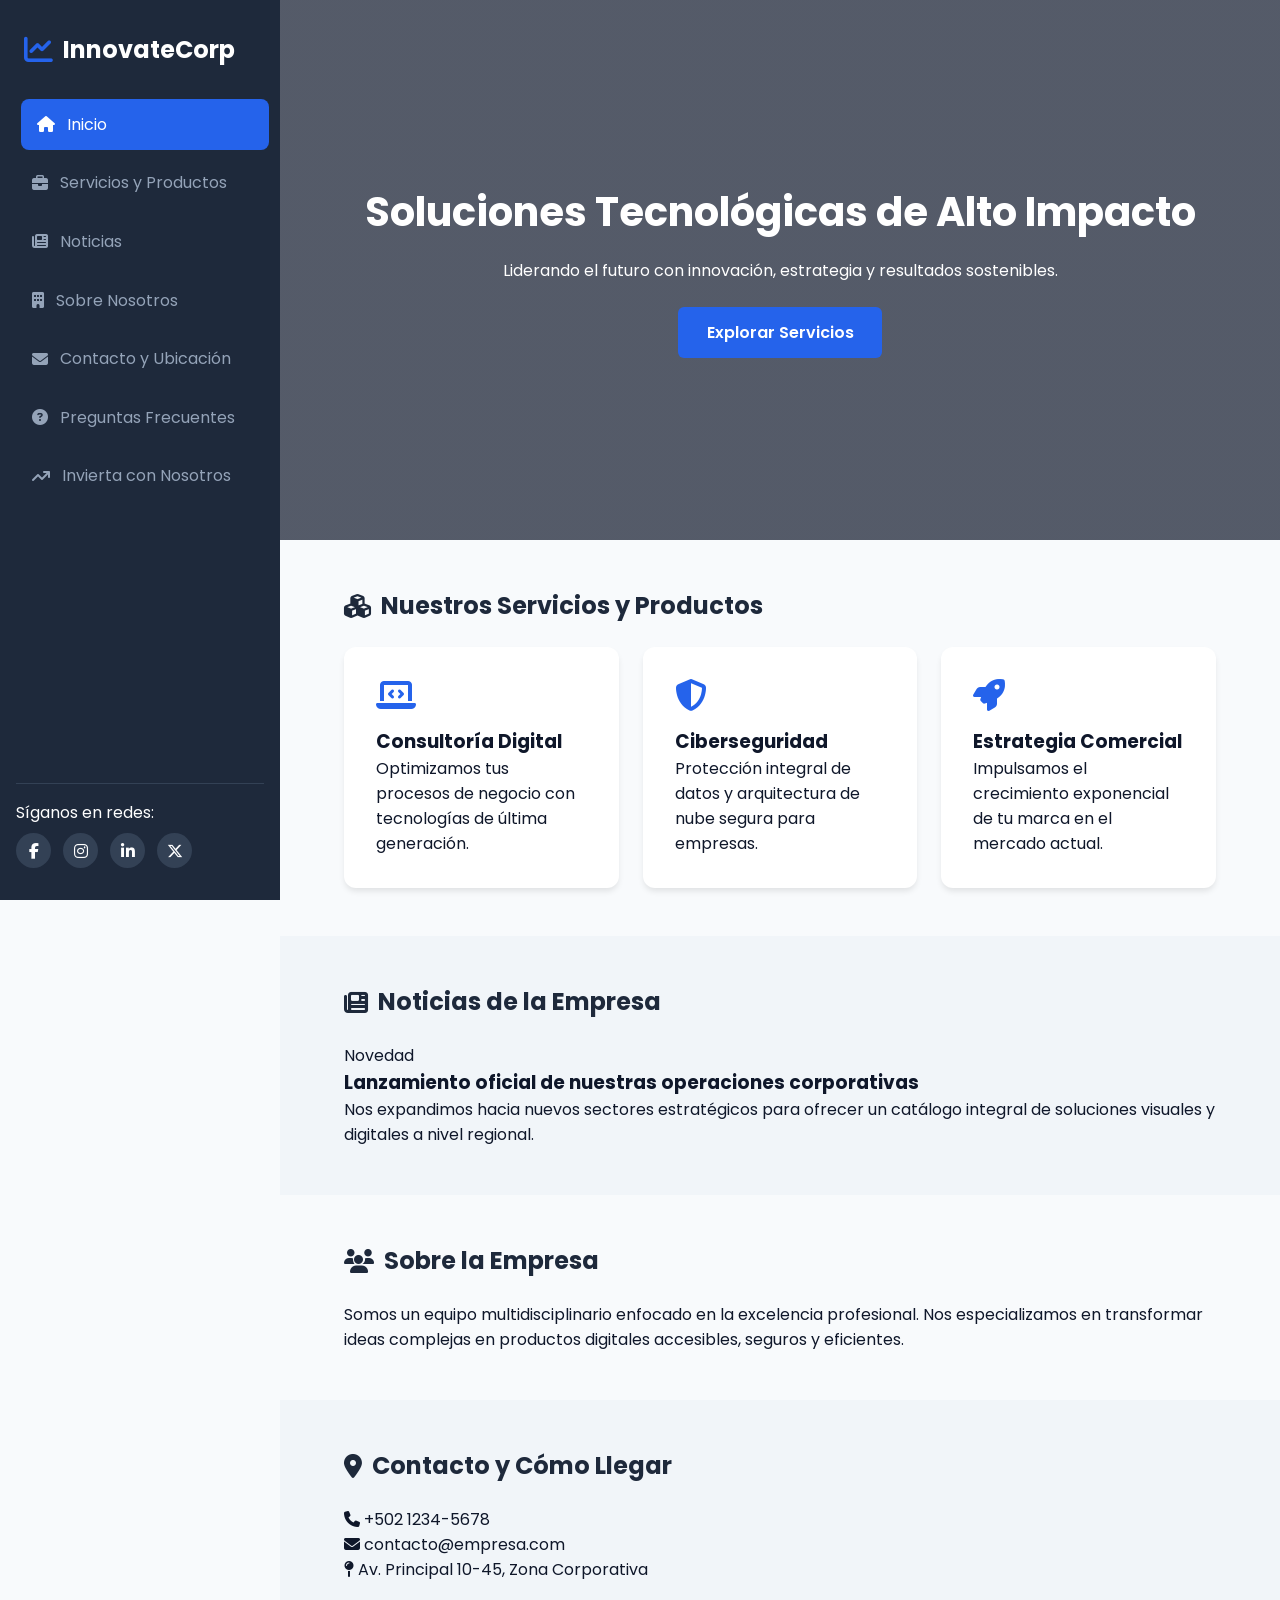
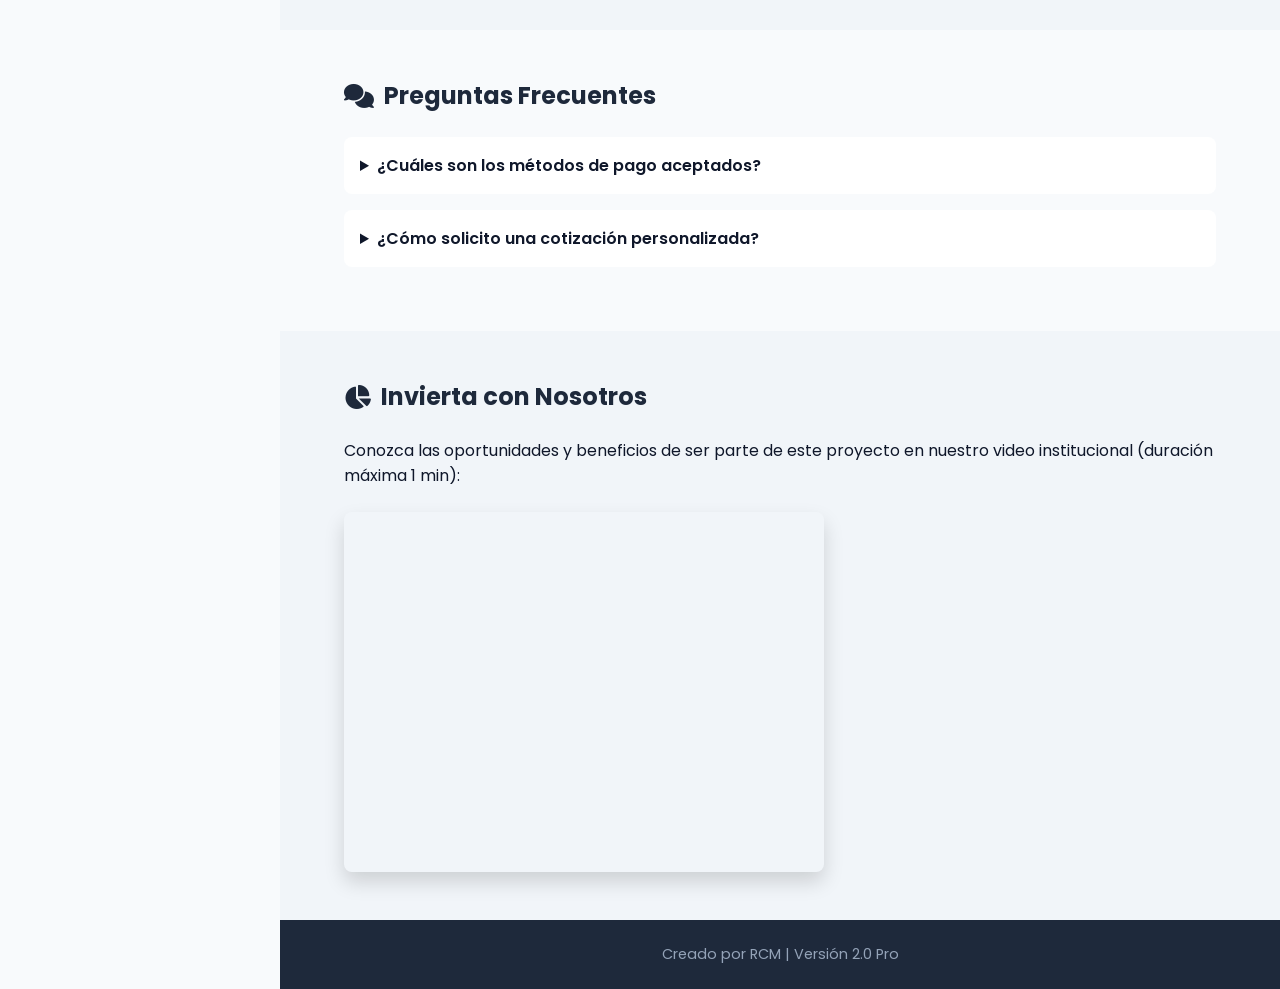
==== index.html @ 47e5a17b "Rename index.html.html to index.html" ====
<!DOCTYPE html>
<html lang="es">
<head>
  <meta charset="UTF-8">
  <meta name="viewport" content="width=device-width, initial-scale=1.0">
  <title>Portal Corporativo | Empresa</title>
  <link rel="stylesheet" href="style.css">
  <!-- FontAwesome para íconos animados -->
  <link rel="stylesheet" href="https://cdnjs.cloudflare.com/ajax/libs/font-awesome/6.4.0/css/all.min.css">
  <!-- Fuente Google Fonts -->
  <link href="https://fonts.googleapis.com/css2?family=Poppins:wght@300;400;600;700&display=swap" rel="stylesheet">
</head>
<body>

  <!-- Layout Principal -->
  <div class="dashboard-container">
    
    <!-- Navegación Lateral -->
    <nav class="sidebar">
      <div class="brand">
        <i class="fa-solid fa-chart-line brand-icon"></i>
        <h2>InnovateCorp</h2>
      </div>
      <ul class="nav-links">
        <li><a href="#inicio" class="active"><i class="fa-solid fa-house"></i> <span>Inicio</span></a></li>
        <li><a href="#servicios"><i class="fa-solid fa-briefcase"></i> <span>Servicios y Productos</span></a></li>
        <li><a href="#noticias"><i class="fa-solid fa-newspaper"></i> <span>Noticias</span></a></li>
        <li><a href="#empresa"><i class="fa-solid fa-building"></i> <span>Sobre Nosotros</span></a></li>
        <li><a href="#contacto"><i class="fa-solid fa-envelope"></i> <span>Contacto y Ubicación</span></a></li>
        <li><a href="#faq"><i class="fa-solid fa-circle-question"></i> <span>Preguntas Frecuentes</span></a></li>
        <li><a href="#inversion"><i class="fa-solid fa-arrow-trend-up"></i> <span>Invierta con Nosotros</span></a></li>
      </ul>
      <div class="sidebar-footer">
        <p>Síganos en redes:</p>
        <div class="social-icons">
          <a href="#" aria-label="Facebook"><i class="fa-brands fa-facebook-f"></i></a>
          <a href="#" aria-label="Instagram"><i class="fa-brands fa-instagram"></i></a>
          <a href="#" aria-label="LinkedIn"><i class="fa-brands fa-linkedin-in"></i></a>
          <a href="#" aria-label="Twitter"><i class="fa-brands fa-x-twitter"></i></a>
        </div>
      </div>
    </nav>

    <!-- Contenido Principal -->
    <main class="main-content">

      <!-- Hero / Inicio -->
      <section id="inicio" class="hero-section">
        <div class="hero-overlay">
          <h1>Soluciones Tecnológicas de Alto Impacto</h1>
          <p>Liderando el futuro con innovación, estrategia y resultados sostenibles.</p>
          <a href="#servicios" class="btn-primary">Explorar Servicios</a>
        </div>
      </section>

      <!-- Servicios y Productos -->
      <section id="servicios" class="content-section">
        <h2 class="section-title"><i class="fa-solid fa-cubes"></i> Nuestros Servicios y Productos</h2>
        <div class="cards-grid">
          <div class="card">
            <i class="fa-solid fa-laptop-code card-icon"></i>
            <h3>Consultoría Digital</h3>
            <p>Optimizamos tus procesos de negocio con tecnologías de última generación.</p>
          </div>
          <div class="card">
            <i class="fa-solid fa-shield-halved card-icon"></i>
            <h3>Ciberseguridad</h3>
            <p>Protección integral de datos y arquitectura de nube segura para empresas.</p>
          </div>
          <div class="card">
            <i class="fa-solid fa-rocket card-icon"></i>
            <h3>Estrategia Comercial</h3>
            <p>Impulsamos el crecimiento exponencial de tu marca en el mercado actual.</p>
          </div>
        </div>
      </section>

      <!-- Noticias -->
      <section id="noticias" class="content-section bg-alt">
        <h2 class="section-title"><i class="fa-solid fa-newspaper"></i> Noticias de la Empresa</h2>
        <article class="news-card">
          <span class="badge">Novedad</span>
          <h3>Lanzamiento oficial de nuestras operaciones corporativas</h3>
          <p>Nos expandimos hacia nuevos sectores estratégicos para ofrecer un catálogo integral de soluciones visuales y digitales a nivel regional.</p>
        </article>
      </section>

      <!-- Sobre la Empresa -->
      <section id="empresa" class="content-section">
        <h2 class="section-title"><i class="fa-solid fa-users"></i> Sobre la Empresa</h2>
        <p>Somos un equipo multidisciplinario enfocado en la excelencia profesional. Nos especializamos en transformar ideas complejas en productos digitales accesibles, seguros y eficientes.</p>
      </section>

      <!-- Contacto / Ubicación -->
      <section id="contacto" class="content-section bg-alt">
        <h2 class="section-title"><i class="fa-solid fa-location-dot"></i> Contacto y Cómo Llegar</h2>
        <div class="contact-container">
          <div class="contact-info">
            <p><i class="fa-solid fa-phone"></i> +502 1234-5678</p>
            <p><i class="fa-solid fa-envelope"></i> contacto@empresa.com</p>
            <p><i class="fa-solid fa-map-pin"></i> Av. Principal 10-45, Zona Corporativa</p>
          </div>
        </div>
      </section>

      <!-- Preguntas Frecuentes -->
      <section id="faq" class="content-section">
        <h2 class="section-title"><i class="fa-solid fa-comments"></i> Preguntas Frecuentes</h2>
        <details class="faq-item">
          <summary>¿Cuáles son los métodos de pago aceptados?</summary>
          <p>Aceptamos transferencias bancarias, tarjetas de crédito/débito y pagos internacionales.</p>
        </details>
        <details class="faq-item">
          <summary>¿Cómo solicito una cotización personalizada?</summary>
          <p>Puedes escribirnos mediante la sección de contacto o directamente a nuestro correo institucional.</p>
        </details>
      </section>

      <!-- Invierta con Nosotros (YouTube Embed exacto 480x360) -->
      <section id="inversion" class="content-section bg-alt">
        <h2 class="section-title"><i class="fa-solid fa-chart-pie"></i> Invierta con Nosotros</h2>
        <p>Conozca las oportunidades y beneficios de ser parte de este proyecto en nuestro video institucional (duración máxima 1 min):</p>
        
        <div class="video-frame-container">
          <iframe 
            width="480" 
            height="360" 
            src="https://www.youtube.com/embed/dQw4w9WgXcQ" 
            title="Oportunidades de Inversión" 
            frameborder="0" 
            allow="accelerometer; autoplay; clipboard-write; encrypted-media; gyroscope; picture-in-picture" 
            allowfullscreen>
          </iframe>
        </div>
      </section>

      <!-- Footer -->
      <footer class="main-footer">
        <p>Creado por RCM | Versión 2.0 Pro</p>
      </footer>

    </main>
  </div>

  <!-- Script interactivo JS -->
  <script src="script.js"></script>
</body>
</html>
---- style.css ----
/* Reset y variables base */
* {
  margin: 0;
  padding: 0;
  box-sizing: border-box;
  font-family: 'Poppins', sans-serif;
  scroll-behavior: smooth;
}

:root {
  --primary: #1e293b;
  --accent: #2563eb;
  --accent-hover: #1d4ed8;
  --bg-light: #f8fafc;
  --text-dark: #0f172a;
  --text-muted: #64748b;
  --white: #ffffff;
}

body {
  background-color: var(--bg-light);
  color: var(--text-dark);
}

/* Dashboard Layout */
.dashboard-container {
  display: flex;
  min-height: 100vh;
}

/* Sidebar */
.sidebar {
  width: 280px;
  background-color: var(--primary);
  color: var(--white);
  display: flex;
  flex-direction: column;
  position: fixed;
  height: 100vh;
  padding: 2rem 1rem;
}

.brand {
  display: flex;
  align-items: center;
  gap: 10px;
  margin-bottom: 2rem;
  padding-left: 0.5rem;
}

.brand-icon {
  font-size: 1.8rem;
  color: var(--accent);
}

.nav-links {
  list-style: none;
  display: flex;
  flex-direction: column;
  gap: 0.5rem;
}

.nav-links a {
  color: #94a3b8;
  text-decoration: none;
  padding: 0.8rem 1rem;
  border-radius: 8px;
  display: flex;
  align-items: center;
  gap: 12px;
  transition: all 0.3s ease;
}

.nav-links a:hover, .nav-links a.active {
  background-color: var(--accent);
  color: var(--white);
  transform: translateX(5px);
}

.sidebar-footer {
  margin-top: auto;
  border-top: 1px solid #334155;
  padding-top: 1rem;
}

.social-icons {
  display: flex;
  gap: 12px;
  margin-top: 0.5rem;
}

.social-icons a {
  color: var(--white);
  background: #334155;
  width: 35px;
  height: 35px;
  border-radius: 50%;
  display: flex;
  align-items: center;
  justify-content: center;
  text-decoration: none;
  transition: transform 0.3s ease, background 0.3s ease;
}

.social-icons a:hover {
  background: var(--accent);
  transform: translateY(-3px) scale(1.1);
}

/* Main Content */
.main-content {
  margin-left: 280px;
  flex: 1;
}

.hero-section {
  background: linear-gradient(rgba(15, 23, 42, 0.7), rgba(15, 23, 42, 0.7)), 
              url('https://images.unsplash.com/photo-1486406146926-c627a92ad1ab?auto=format&fit=crop&w=1200&q=80') center/cover;
  height: 60vh;
  display: flex;
  align-items: center;
  justify-content: center;
  text-align: center;
  color: var(--white);
  padding: 2rem;
}

.hero-overlay h1 {
  font-size: 2.5rem;
  margin-bottom: 1rem;
}

.btn-primary {
  display: inline-block;
  margin-top: 1.5rem;
  padding: 0.8rem 1.8rem;
  background-color: var(--accent);
  color: var(--white);
  text-decoration: none;
  border-radius: 6px;
  font-weight: 600;
  transition: background 0.3s ease;
}

.btn-primary:hover {
  background-color: var(--accent-hover);
}

.content-section {
  padding: 3rem 4rem;
}

.bg-alt {
  background-color: #f1f5f9;
}

.section-title {
  margin-bottom: 1.5rem;
  color: var(--primary);
  display: flex;
  align-items: center;
  gap: 10px;
}

/* Tarjetas Animadas */
.cards-grid {
  display: grid;
  grid-template-columns: repeat(auto-fit, minmax(250px, 1fr));
  gap: 1.5rem;
}

.card {
  background: var(--white);
  padding: 2rem;
  border-radius: 12px;
  box-shadow: 0 4px 6px -1px rgba(0, 0, 0, 0.1);
  transition: transform 0.3s ease, box-shadow 0.3s ease;
}

.card:hover {
  transform: translateY(-8px);
  box-shadow: 0 10px 15px -3px rgba(0, 0, 0, 0.1);
}

.card-icon {
  font-size: 2rem;
  color: var(--accent);
  margin-bottom: 1rem;
}

/* Video Frame Exacto 480x360 */
.video-frame-container {
  margin-top: 1.5rem;
  display: flex;
  justify-content: flex-start;
}

.video-frame-container iframe {
  width: 480px;
  height: 360px;
  border-radius: 8px;
  box-shadow: 0 10px 20px rgba(0,0,0,0.15);
}

/* FAQ */
.faq-item {
  background: var(--white);
  margin-bottom: 1rem;
  padding: 1rem;
  border-radius: 8px;
  cursor: pointer;
}

.faq-item summary {
  font-weight: 600;
}

.faq-item p {
  margin-top: 0.5rem;
  color: var(--text-muted);
}

/* Footer */
.main-footer {
  text-align: center;
  padding: 1.5rem;
  background: var(--primary);
  color: #94a3b8;
  font-size: 0.9rem;
}

/* Adaptabilidad para Celulares */
@media (max-width: 768px) {
  .dashboard-container { flex-direction: column; }
  .sidebar { width: 100%; height: auto; position: relative; }
  .main-content { margin-left: 0; }
  .video-frame-container iframe { width: 100%; height: auto; aspect-ratio: 4/3; }
}
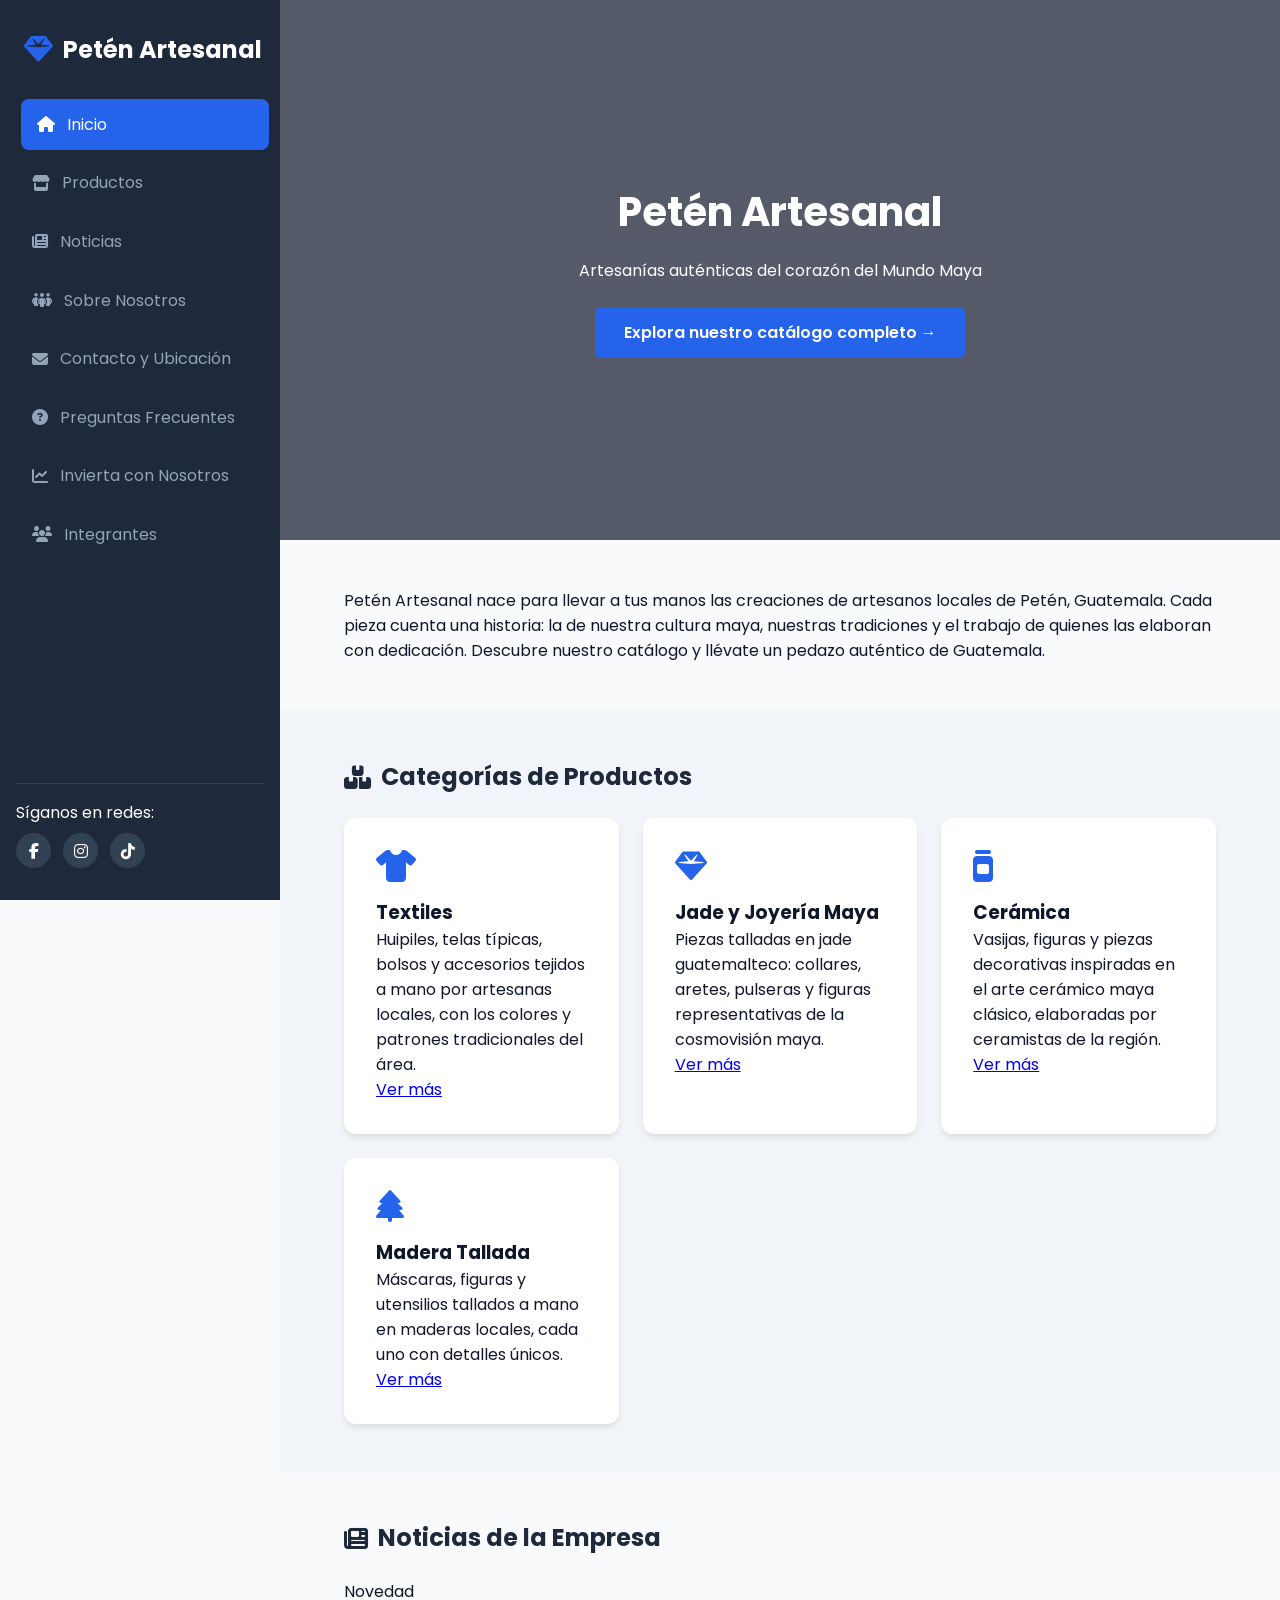
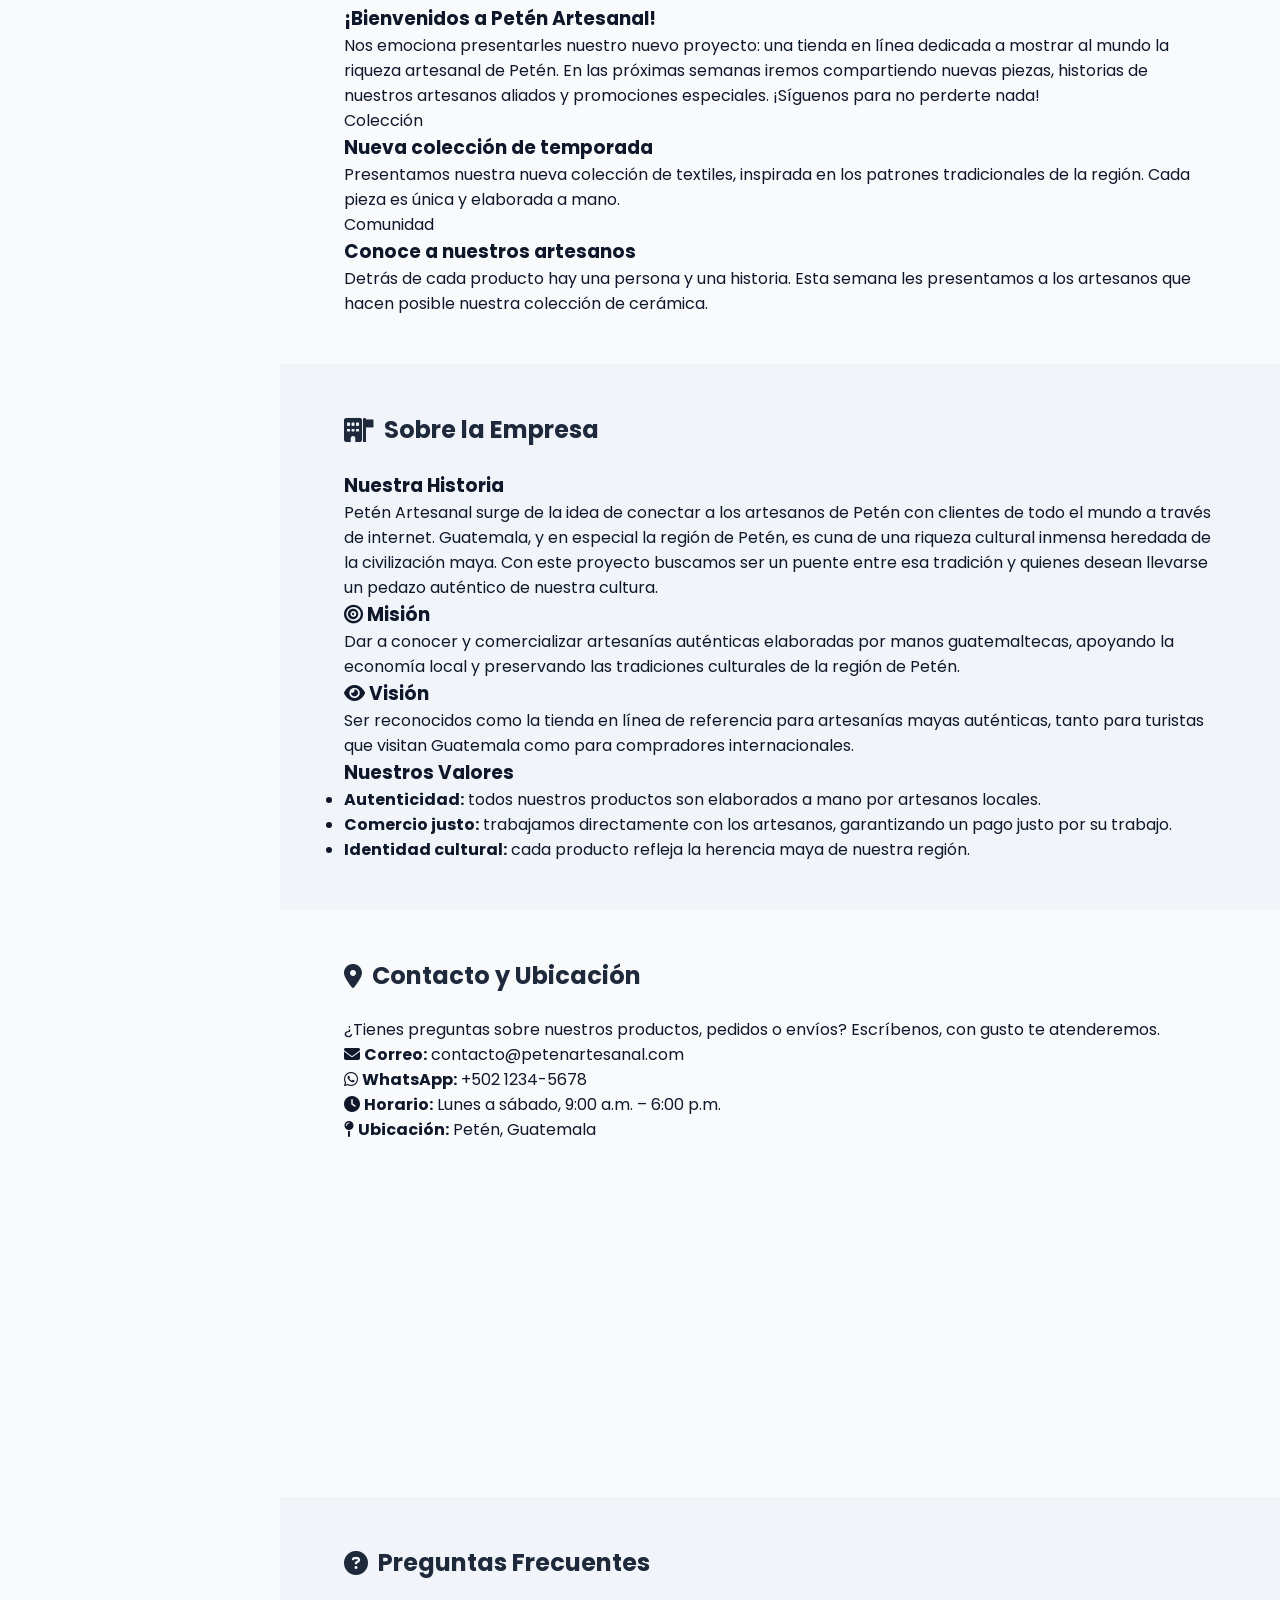
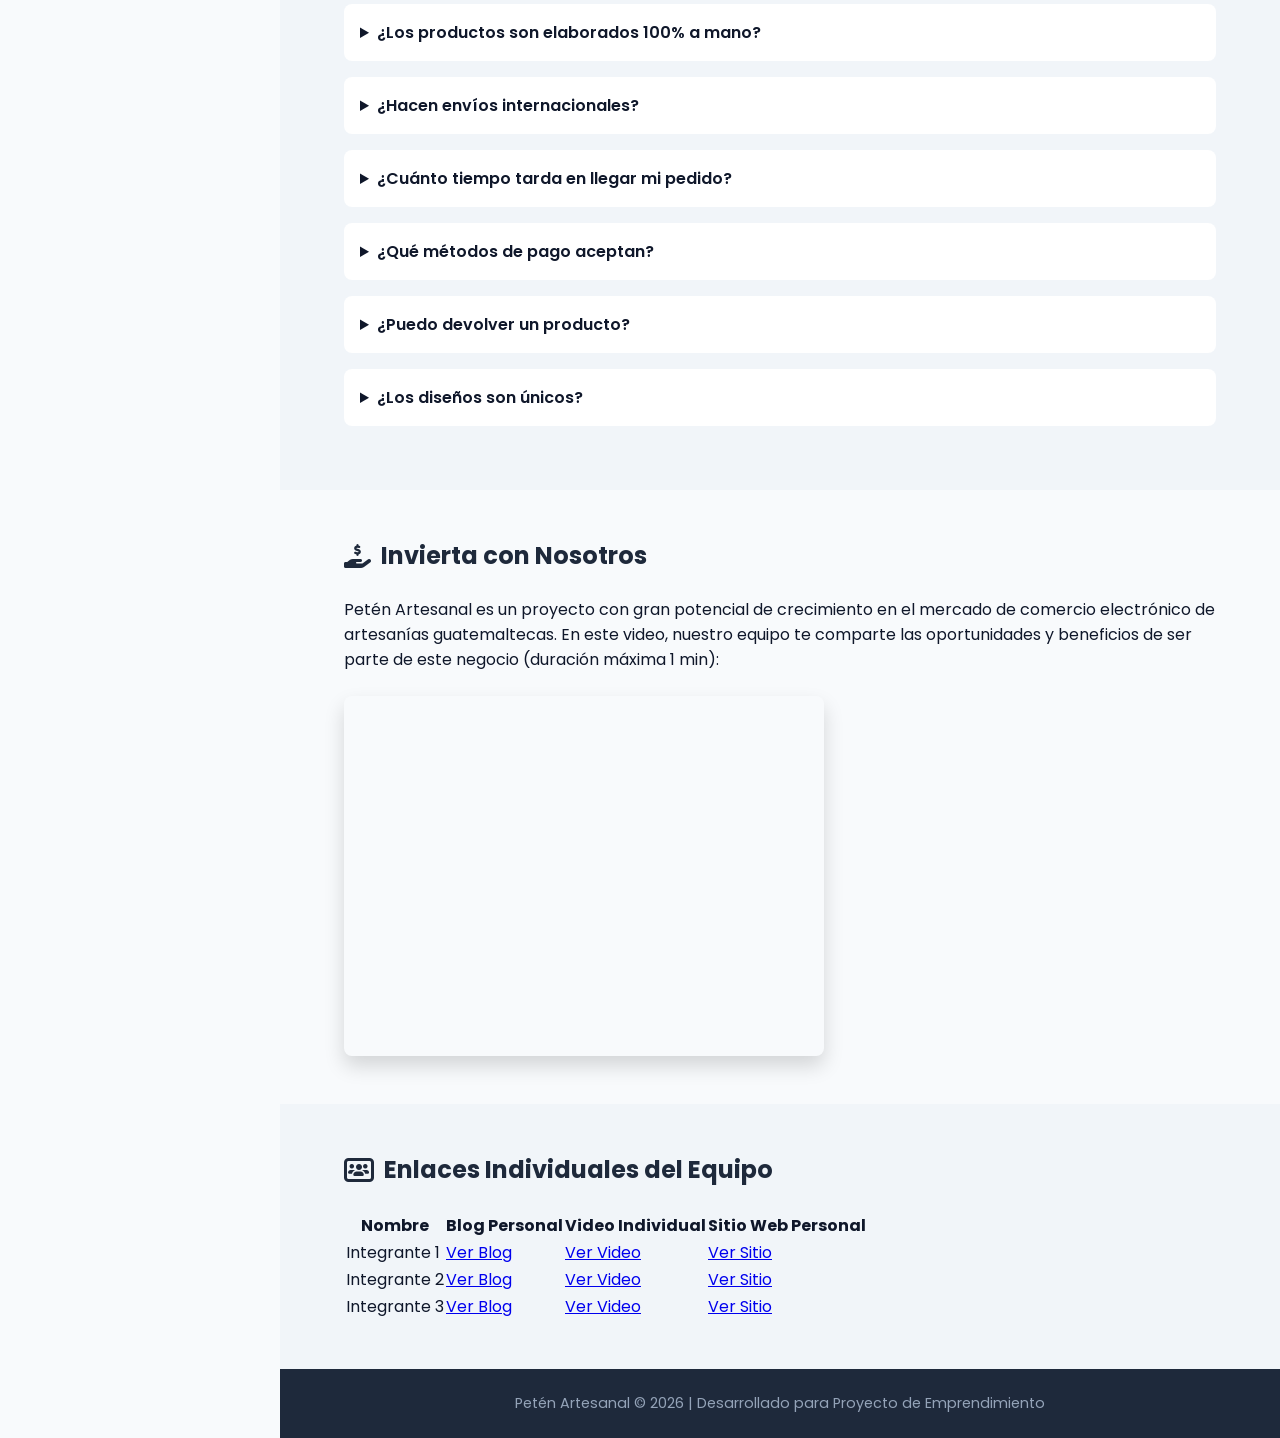
==== commit 965a35dc: "actualización" ====
--- a/index.html
+++ b/index.html
@@ -3,40 +3,39 @@
 <head>
   <meta charset="UTF-8">
   <meta name="viewport" content="width=device-width, initial-scale=1.0">
-  <title>Portal Corporativo | Empresa</title>
+  <title>Petén Artesanal | Artesanías del Mundo Maya</title>
   <link rel="stylesheet" href="style.css">
-  <!-- FontAwesome para íconos animados -->
+  <!-- FontAwesome para íconos -->
   <link rel="stylesheet" href="https://cdnjs.cloudflare.com/ajax/libs/font-awesome/6.4.0/css/all.min.css">
   <!-- Fuente Google Fonts -->
   <link href="https://fonts.googleapis.com/css2?family=Poppins:wght@300;400;600;700&display=swap" rel="stylesheet">
 </head>
 <body>
 
-  <!-- Layout Principal -->
   <div class="dashboard-container">
     
     <!-- Navegación Lateral -->
     <nav class="sidebar">
       <div class="brand">
-        <i class="fa-solid fa-chart-line brand-icon"></i>
-        <h2>InnovateCorp</h2>
+        <i class="fa-solid fa-gem brand-icon"></i>
+        <h2>Petén Artesanal</h2>
       </div>
       <ul class="nav-links">
         <li><a href="#inicio" class="active"><i class="fa-solid fa-house"></i> <span>Inicio</span></a></li>
-        <li><a href="#servicios"><i class="fa-solid fa-briefcase"></i> <span>Servicios y Productos</span></a></li>
+        <li><a href="#servicios"><i class="fa-solid fa-store"></i> <span>Productos</span></a></li>
         <li><a href="#noticias"><i class="fa-solid fa-newspaper"></i> <span>Noticias</span></a></li>
-        <li><a href="#empresa"><i class="fa-solid fa-building"></i> <span>Sobre Nosotros</span></a></li>
+        <li><a href="#empresa"><i class="fa-solid fa-people-group"></i> <span>Sobre Nosotros</span></a></li>
         <li><a href="#contacto"><i class="fa-solid fa-envelope"></i> <span>Contacto y Ubicación</span></a></li>
         <li><a href="#faq"><i class="fa-solid fa-circle-question"></i> <span>Preguntas Frecuentes</span></a></li>
-        <li><a href="#inversion"><i class="fa-solid fa-arrow-trend-up"></i> <span>Invierta con Nosotros</span></a></li>
+        <li><a href="#inversion"><i class="fa-solid fa-chart-line"></i> <span>Invierta con Nosotros</span></a></li>
+        <li><a href="#integrantes"><i class="fa-solid fa-users"></i> <span>Integrantes</span></a></li>
       </ul>
       <div class="sidebar-footer">
         <p>Síganos en redes:</p>
         <div class="social-icons">
-          <a href="#" aria-label="Facebook"><i class="fa-brands fa-facebook-f"></i></a>
-          <a href="#" aria-label="Instagram"><i class="fa-brands fa-instagram"></i></a>
-          <a href="#" aria-label="LinkedIn"><i class="fa-brands fa-linkedin-in"></i></a>
-          <a href="#" aria-label="Twitter"><i class="fa-brands fa-x-twitter"></i></a>
+          <a href="https://facebook.com" target="_blank" aria-label="Facebook"><i class="fa-brands fa-facebook-f"></i></a>
+          <a href="https://instagram.com" target="_blank" aria-label="Instagram"><i class="fa-brands fa-instagram"></i></a>
+          <a href="https://tiktok.com" target="_blank" aria-label="TikTok"><i class="fa-brands fa-tiktok"></i></a>
         </div>
       </div>
     </nav>
@@ -44,89 +43,176 @@
     <!-- Contenido Principal -->
     <main class="main-content">
 
-      <!-- Hero / Inicio -->
+      <!-- Banner Principal / Inicio -->
       <section id="inicio" class="hero-section">
         <div class="hero-overlay">
-          <h1>Soluciones Tecnológicas de Alto Impacto</h1>
-          <p>Liderando el futuro con innovación, estrategia y resultados sostenibles.</p>
-          <a href="#servicios" class="btn-primary">Explorar Servicios</a>
-        </div>
-      </section>
-
-      <!-- Servicios y Productos -->
-      <section id="servicios" class="content-section">
-        <h2 class="section-title"><i class="fa-solid fa-cubes"></i> Nuestros Servicios y Productos</h2>
+          <h1>Petén Artesanal</h1>
+          <p>Artesanías auténticas del corazón del Mundo Maya</p>
+          <a href="#servicios" class="btn-primary">Explora nuestro catálogo completo →</a>
+        </div>
+      </section>
+
+      <!-- Introducción -->
+      <section class="content-section">
+        <p class="intro-text">
+          Petén Artesanal nace para llevar a tus manos las creaciones de artesanos locales de Petén, Guatemala. Cada pieza cuenta una historia: la de nuestra cultura maya, nuestras tradiciones y el trabajo de quienes las elaboran con dedicación. Descubre nuestro catálogo y llévate un pedazo auténtico de Guatemala.
+        </p>
+      </section>
+
+      <!-- Categorías de Productos -->
+      <section id="servicios" class="content-section bg-alt">
+        <h2 class="section-title"><i class="fa-solid fa-boxes-stacked"></i> Categorías de Productos</h2>
         <div class="cards-grid">
           <div class="card">
-            <i class="fa-solid fa-laptop-code card-icon"></i>
-            <h3>Consultoría Digital</h3>
-            <p>Optimizamos tus procesos de negocio con tecnologías de última generación.</p>
-          </div>
-          <div class="card">
-            <i class="fa-solid fa-shield-halved card-icon"></i>
-            <h3>Ciberseguridad</h3>
-            <p>Protección integral de datos y arquitectura de nube segura para empresas.</p>
-          </div>
-          <div class="card">
-            <i class="fa-solid fa-rocket card-icon"></i>
-            <h3>Estrategia Comercial</h3>
-            <p>Impulsamos el crecimiento exponencial de tu marca en el mercado actual.</p>
-          </div>
-        </div>
-      </section>
-
-      <!-- Noticias -->
-      <section id="noticias" class="content-section bg-alt">
+            <i class="fa-solid fa-shirt card-icon"></i>
+            <h3>Textiles</h3>
+            <p>Huipiles, telas típicas, bolsos y accesorios tejidos a mano por artesanas locales, con los colores y patrones tradicionales del área.</p>
+            <a href="#contacto" class="btn-card">Ver más</a>
+          </div>
+          <div class="card">
+            <i class="fa-solid fa-gem card-icon"></i>
+            <h3>Jade y Joyería Maya</h3>
+            <p>Piezas talladas en jade guatemalteco: collares, aretes, pulseras y figuras representativas de la cosmovisión maya.</p>
+            <a href="#contacto" class="btn-card">Ver más</a>
+          </div>
+          <div class="card">
+            <i class="fa-solid fa-jar card-icon"></i>
+            <h3>Cerámica</h3>
+            <p>Vasijas, figuras y piezas decorativas inspiradas en el arte cerámico maya clásico, elaboradas por ceramistas de la región.</p>
+            <a href="#contacto" class="btn-card">Ver más</a>
+          </div>
+          <div class="card">
+            <i class="fa-solid fa-tree card-icon"></i>
+            <h3>Madera Tallada</h3>
+            <p>Máscaras, figuras y utensilios tallados a mano en maderas locales, cada uno con detalles únicos.</p>
+            <a href="#contacto" class="btn-card">Ver más</a>
+          </div>
+        </div>
+      </section>
+
+      <!-- Noticias de la Empresa -->
+      <section id="noticias" class="content-section">
         <h2 class="section-title"><i class="fa-solid fa-newspaper"></i> Noticias de la Empresa</h2>
-        <article class="news-card">
-          <span class="badge">Novedad</span>
-          <h3>Lanzamiento oficial de nuestras operaciones corporativas</h3>
-          <p>Nos expandimos hacia nuevos sectores estratégicos para ofrecer un catálogo integral de soluciones visuales y digitales a nivel regional.</p>
-        </article>
+        <div class="news-container">
+          <article class="news-card">
+            <span class="badge">Novedad</span>
+            <h3>¡Bienvenidos a Petén Artesanal!</h3>
+            <p>Nos emociona presentarles nuestro nuevo proyecto: una tienda en línea dedicada a mostrar al mundo la riqueza artesanal de Petén. En las próximas semanas iremos compartiendo nuevas piezas, historias de nuestros artesanos aliados y promociones especiales. ¡Síguenos para no perderte nada!</p>
+          </article>
+          <article class="news-card">
+            <span class="badge">Colección</span>
+            <h3>Nueva colección de temporada</h3>
+            <p>Presentamos nuestra nueva colección de textiles, inspirada en los patrones tradicionales de la región. Cada pieza es única y elaborada a mano.</p>
+          </article>
+          <article class="news-card">
+            <span class="badge">Comunidad</span>
+            <h3>Conoce a nuestros artesanos</h3>
+            <p>Detrás de cada producto hay una persona y una historia. Esta semana les presentamos a los artesanos que hacen posible nuestra colección de cerámica.</p>
+          </article>
+        </div>
       </section>
 
       <!-- Sobre la Empresa -->
-      <section id="empresa" class="content-section">
-        <h2 class="section-title"><i class="fa-solid fa-users"></i> Sobre la Empresa</h2>
-        <p>Somos un equipo multidisciplinario enfocado en la excelencia profesional. Nos especializamos en transformar ideas complejas en productos digitales accesibles, seguros y eficientes.</p>
+      <section id="empresa" class="content-section bg-alt">
+        <h2 class="section-title"><i class="fa-solid fa-building-flag"></i> Sobre la Empresa</h2>
+        
+        <div class="about-block">
+          <h3>Nuestra Historia</h3>
+          <p>Petén Artesanal surge de la idea de conectar a los artesanos de Petén con clientes de todo el mundo a través de internet. Guatemala, y en especial la región de Petén, es cuna de una riqueza cultural inmensa heredada de la civilización maya. Con este proyecto buscamos ser un puente entre esa tradición y quienes desean llevarse un pedazo auténtico de nuestra cultura.</p>
+        </div>
+
+        <div class="mvv-grid">
+          <div class="mvv-card">
+            <h3><i class="fa-solid fa-bullseye"></i> Misión</h3>
+            <p>Dar a conocer y comercializar artesanías auténticas elaboradas por manos guatemaltecas, apoyando la economía local y preservando las tradiciones culturales de la región de Petén.</p>
+          </div>
+          <div class="mvv-card">
+            <h3><i class="fa-solid fa-eye"></i> Visión</h3>
+            <p>Ser reconocidos como la tienda en línea de referencia para artesanías mayas auténticas, tanto para turistas que visitan Guatemala como para compradores internacionales.</p>
+          </div>
+        </div>
+
+        <div class="about-block">
+          <h3>Nuestros Valores</h3>
+          <ul>
+            <li><strong>Autenticidad:</strong> todos nuestros productos son elaborados a mano por artesanos locales.</li>
+            <li><strong>Comercio justo:</strong> trabajamos directamente con los artesanos, garantizando un pago justo por su trabajo.</li>
+            <li><strong>Identidad cultural:</strong> cada producto refleja la herencia maya de nuestra región.</li>
+          </ul>
+        </div>
       </section>
 
       <!-- Contacto / Ubicación -->
-      <section id="contacto" class="content-section bg-alt">
-        <h2 class="section-title"><i class="fa-solid fa-location-dot"></i> Contacto y Cómo Llegar</h2>
-        <div class="contact-container">
-          <div class="contact-info">
-            <p><i class="fa-solid fa-phone"></i> +502 1234-5678</p>
-            <p><i class="fa-solid fa-envelope"></i> contacto@empresa.com</p>
-            <p><i class="fa-solid fa-map-pin"></i> Av. Principal 10-45, Zona Corporativa</p>
-          </div>
+      <section id="contacto" class="content-section">
+        <h2 class="section-title"><i class="fa-solid fa-location-dot"></i> Contacto y Ubicación</h2>
+        <p>¿Tienes preguntas sobre nuestros productos, pedidos o envíos? Escríbenos, con gusto te atenderemos.</p>
+
+        <div class="contact-details">
+          <p><i class="fa-solid fa-envelope"></i> <strong>Correo:</strong> contacto@petenartesanal.com</p>
+          <p><i class="fa-brands fa-whatsapp"></i> <strong>WhatsApp:</strong> +502 1234-5678</p>
+          <p><i class="fa-solid fa-clock"></i> <strong>Horario:</strong> Lunes a sábado, 9:00 a.m. – 6:00 p.m.</p>
+          <p><i class="fa-solid fa-map-pin"></i> <strong>Ubicación:</strong> Petén, Guatemala</p>
+        </div>
+
+        <!-- Mapa Embebido Google Maps de Petén -->
+        <div class="map-container">
+          <iframe 
+            src="https://www.google.com/maps/embed?pb=!1m18!1m12!1m3!1d981292.0307074218!2d-90.41328468744573!3d16.920252194688414!2m3!1f0!2f0!3f0!3m2!1i1024!2i768!4f13.1!3m3!1m2!1s0x858f27618f0a0e9d%3A0xb367a7fa364e72fb!2sPet%C3%A9n!5e0!3m2!1ses!2sgt!4v1700000000000!5m2!1ses!2sgt" 
+            width="100%" 
+            height="300" 
+            style="border:0; border-radius: 8px;" 
+            allowfullscreen="" 
+            loading="lazy">
+          </iframe>
         </div>
       </section>
 
       <!-- Preguntas Frecuentes -->
-      <section id="faq" class="content-section">
-        <h2 class="section-title"><i class="fa-solid fa-comments"></i> Preguntas Frecuentes</h2>
-        <details class="faq-item">
-          <summary>¿Cuáles son los métodos de pago aceptados?</summary>
-          <p>Aceptamos transferencias bancarias, tarjetas de crédito/débito y pagos internacionales.</p>
-        </details>
-        <details class="faq-item">
-          <summary>¿Cómo solicito una cotización personalizada?</summary>
-          <p>Puedes escribirnos mediante la sección de contacto o directamente a nuestro correo institucional.</p>
-        </details>
-      </section>
-
-      <!-- Invierta con Nosotros (YouTube Embed exacto 480x360) -->
-      <section id="inversion" class="content-section bg-alt">
-        <h2 class="section-title"><i class="fa-solid fa-chart-pie"></i> Invierta con Nosotros</h2>
-        <p>Conozca las oportunidades y beneficios de ser parte de este proyecto en nuestro video institucional (duración máxima 1 min):</p>
+      <section id="faq" class="content-section bg-alt">
+        <h2 class="section-title"><i class="fa-solid fa-circle-question"></i> Preguntas Frecuentes</h2>
+        
+        <details class="faq-item">
+          <summary>¿Los productos son elaborados 100% a mano?</summary>
+          <p>Sí, todas nuestras artesanías son elaboradas de forma artesanal por productores locales de la región de Petén.</p>
+        </details>
+
+        <details class="faq-item">
+          <summary>¿Hacen envíos internacionales?</summary>
+          <p>Sí, realizamos envíos dentro y fuera de Guatemala. El costo y tiempo de entrega varían según el destino.</p>
+        </details>
+
+        <details class="faq-item">
+          <summary>¿Cuánto tiempo tarda en llegar mi pedido?</summary>
+          <p>Los pedidos dentro de Guatemala tardan entre 3 y 5 días hábiles. Los envíos internacionales pueden tardar entre 1 y 3 semanas, según el país de destino.</p>
+        </details>
+
+        <details class="faq-item">
+          <summary>¿Qué métodos de pago aceptan?</summary>
+          <p>Aceptamos pagos en línea a través de PayPal, así como otros métodos que se detallan en la sección de pagos del sitio.</p>
+        </details>
+
+        <details class="faq-item">
+          <summary>¿Puedo devolver un producto?</summary>
+          <p>Sí, contamos con una política de devoluciones dentro de los primeros 5 días después de recibido el producto, siempre que esté en su estado original.</p>
+        </details>
+
+        <details class="faq-item">
+          <summary>¿Los diseños son únicos?</summary>
+          <p>Al ser piezas hechas a mano, cada artículo puede tener pequeñas variaciones que lo hacen único.</p>
+        </details>
+      </section>
+
+      <!-- Invierta con Nosotros (YouTube Frame 480x360) -->
+      <section id="inversion" class="content-section">
+        <h2 class="section-title"><i class="fa-solid fa-hand-holding-dollar"></i> Invierta con Nosotros</h2>
+        <p>Petén Artesanal es un proyecto con gran potencial de crecimiento en el mercado de comercio electrónico de artesanías guatemaltecas. En este video, nuestro equipo te comparte las oportunidades y beneficios de ser parte de este negocio (duración máxima 1 min):</p>
         
         <div class="video-frame-container">
           <iframe 
             width="480" 
             height="360" 
             src="https://www.youtube.com/embed/dQw4w9WgXcQ" 
-            title="Oportunidades de Inversión" 
+            title="Invierta con Petén Artesanal" 
             frameborder="0" 
             allow="accelerometer; autoplay; clipboard-write; encrypted-media; gyroscope; picture-in-picture" 
             allowfullscreen>
@@ -134,15 +220,51 @@
         </div>
       </section>
 
+      <!-- Tabla de Integrantes -->
+      <section id="integrantes" class="content-section bg-alt">
+        <h2 class="section-title"><i class="fa-solid fa-users-rectangle"></i> Enlaces Individuales del Equipo</h2>
+        <div class="table-responsive">
+          <table class="team-table">
+            <thead>
+              <tr>
+                <th>Nombre</th>
+                <th>Blog Personal</th>
+                <th>Video Individual</th>
+                <th>Sitio Web Personal</th>
+              </tr>
+            </thead>
+            <tbody>
+              <tr>
+                <td>Integrante 1</td>
+                <td><a href="#" target="_blank">Ver Blog</a></td>
+                <td><a href="#" target="_blank">Ver Video</a></td>
+                <td><a href="#" target="_blank">Ver Sitio</a></td>
+              </tr>
+              <tr>
+                <td>Integrante 2</td>
+                <td><a href="#" target="_blank">Ver Blog</a></td>
+                <td><a href="#" target="_blank">Ver Video</a></td>
+                <td><a href="#" target="_blank">Ver Sitio</a></td>
+              </tr>
+              <tr>
+                <td>Integrante 3</td>
+                <td><a href="#" target="_blank">Ver Blog</a></td>
+                <td><a href="#" target="_blank">Ver Video</a></td>
+                <td><a href="#" target="_blank">Ver Sitio</a></td>
+              </tr>
+            </tbody>
+          </table>
+        </div>
+      </section>
+
       <!-- Footer -->
       <footer class="main-footer">
-        <p>Creado por RCM | Versión 2.0 Pro</p>
+        <p>Petén Artesanal © 2026 | Desarrollado para Proyecto de Emprendimiento</p>
       </footer>
 
     </main>
   </div>
 
-  <!-- Script interactivo JS -->
   <script src="script.js"></script>
 </body>
 </html>
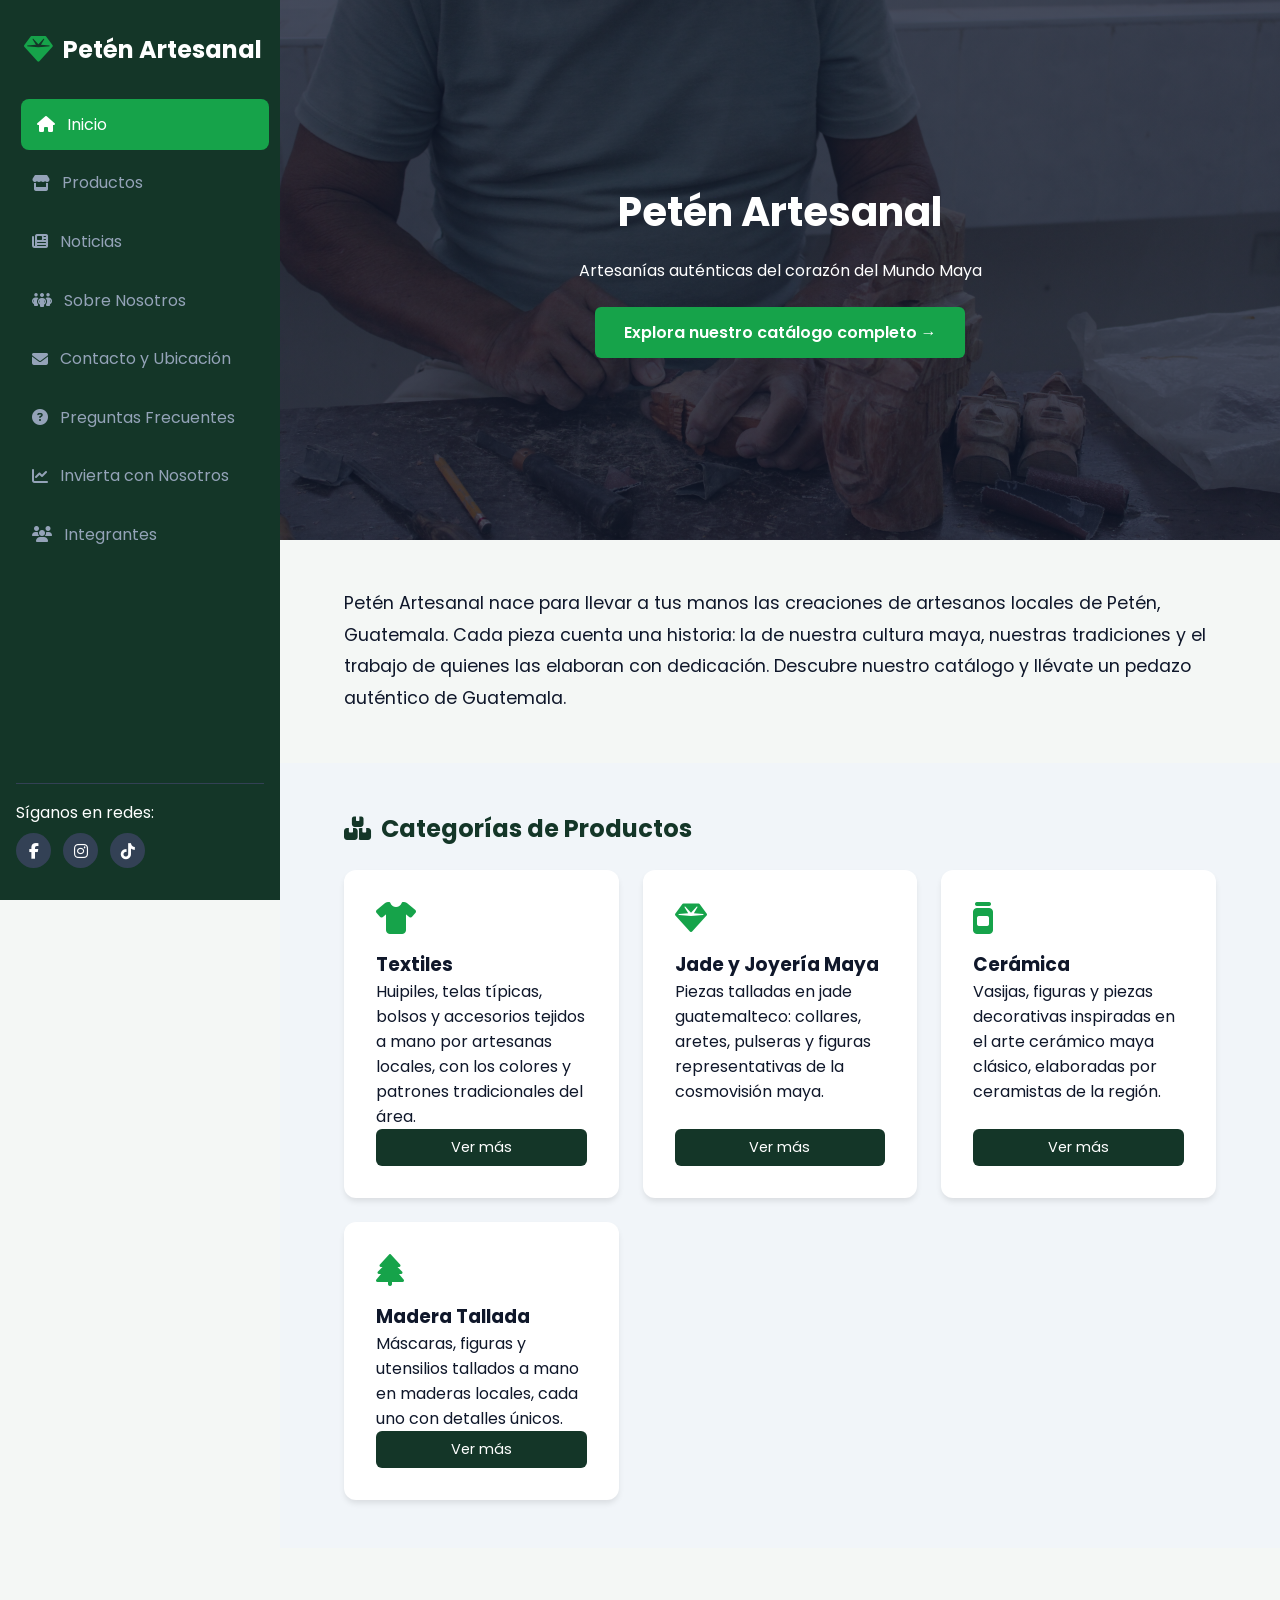
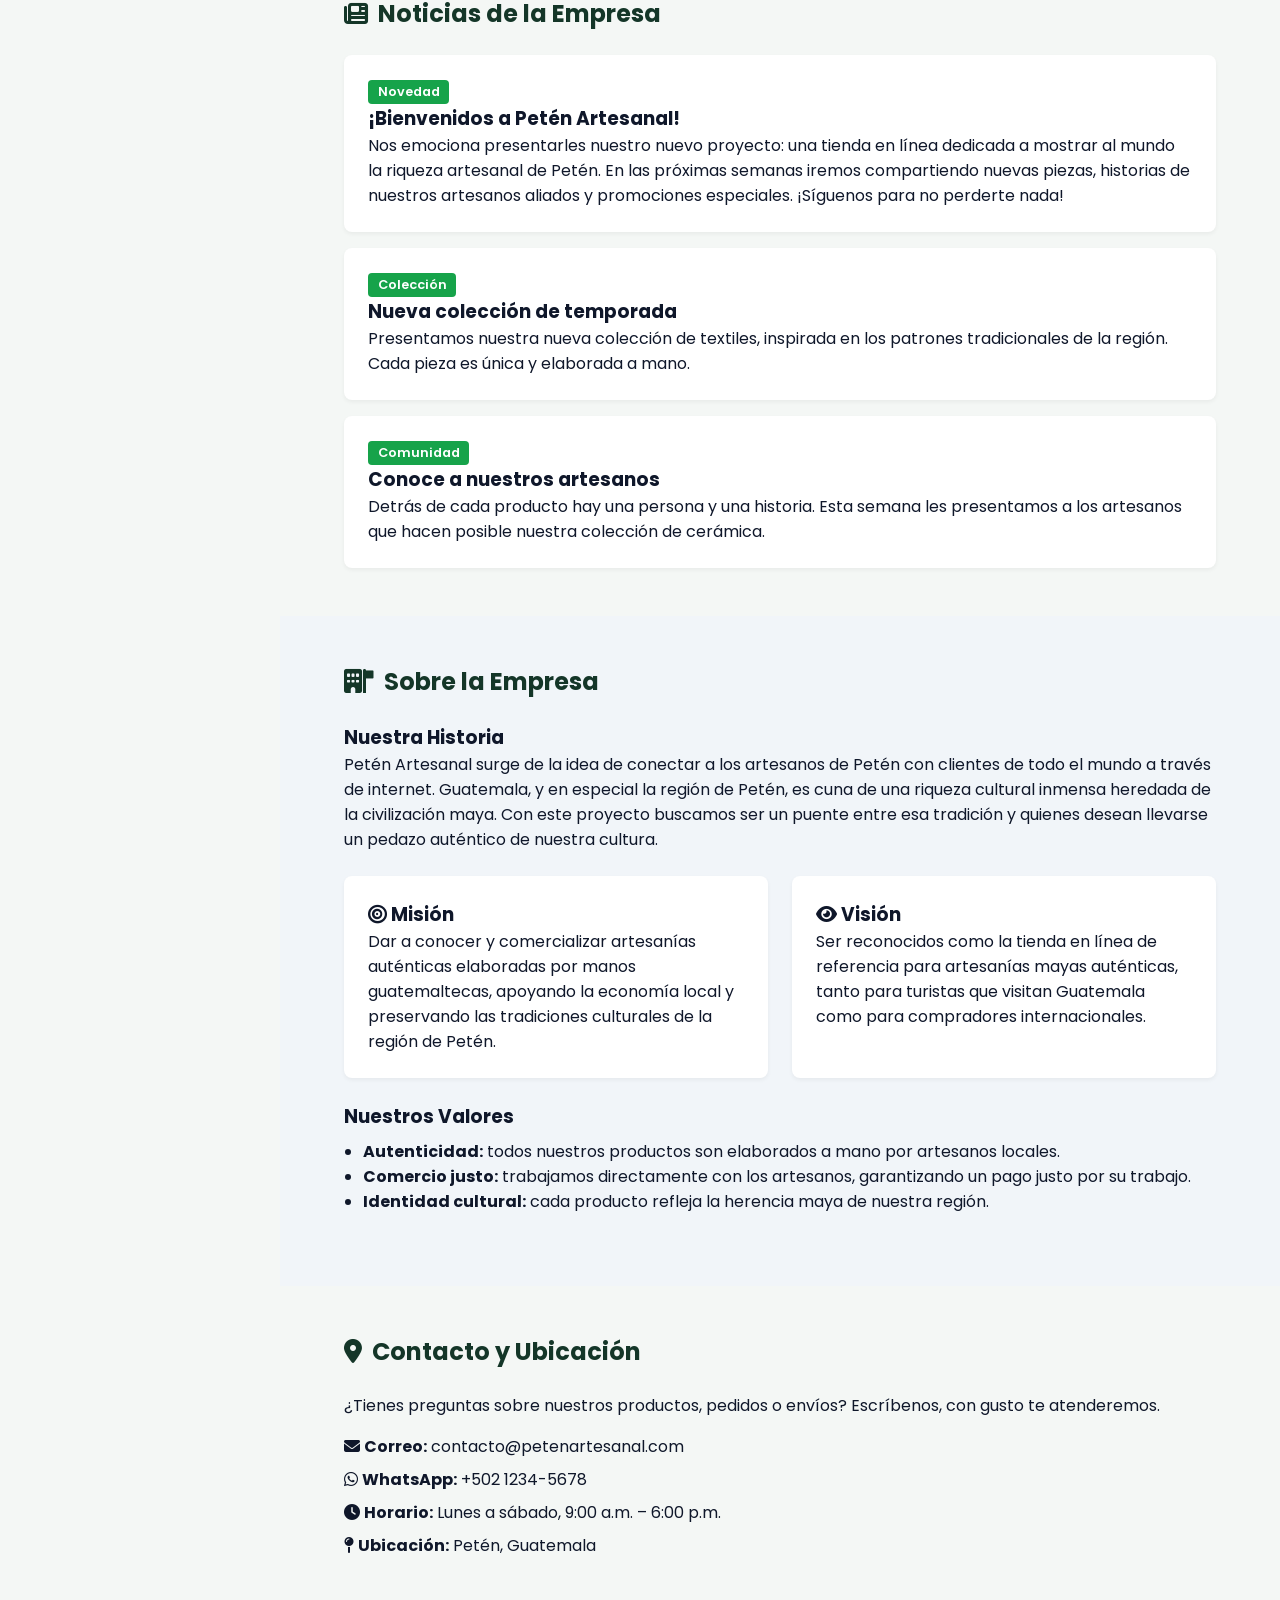
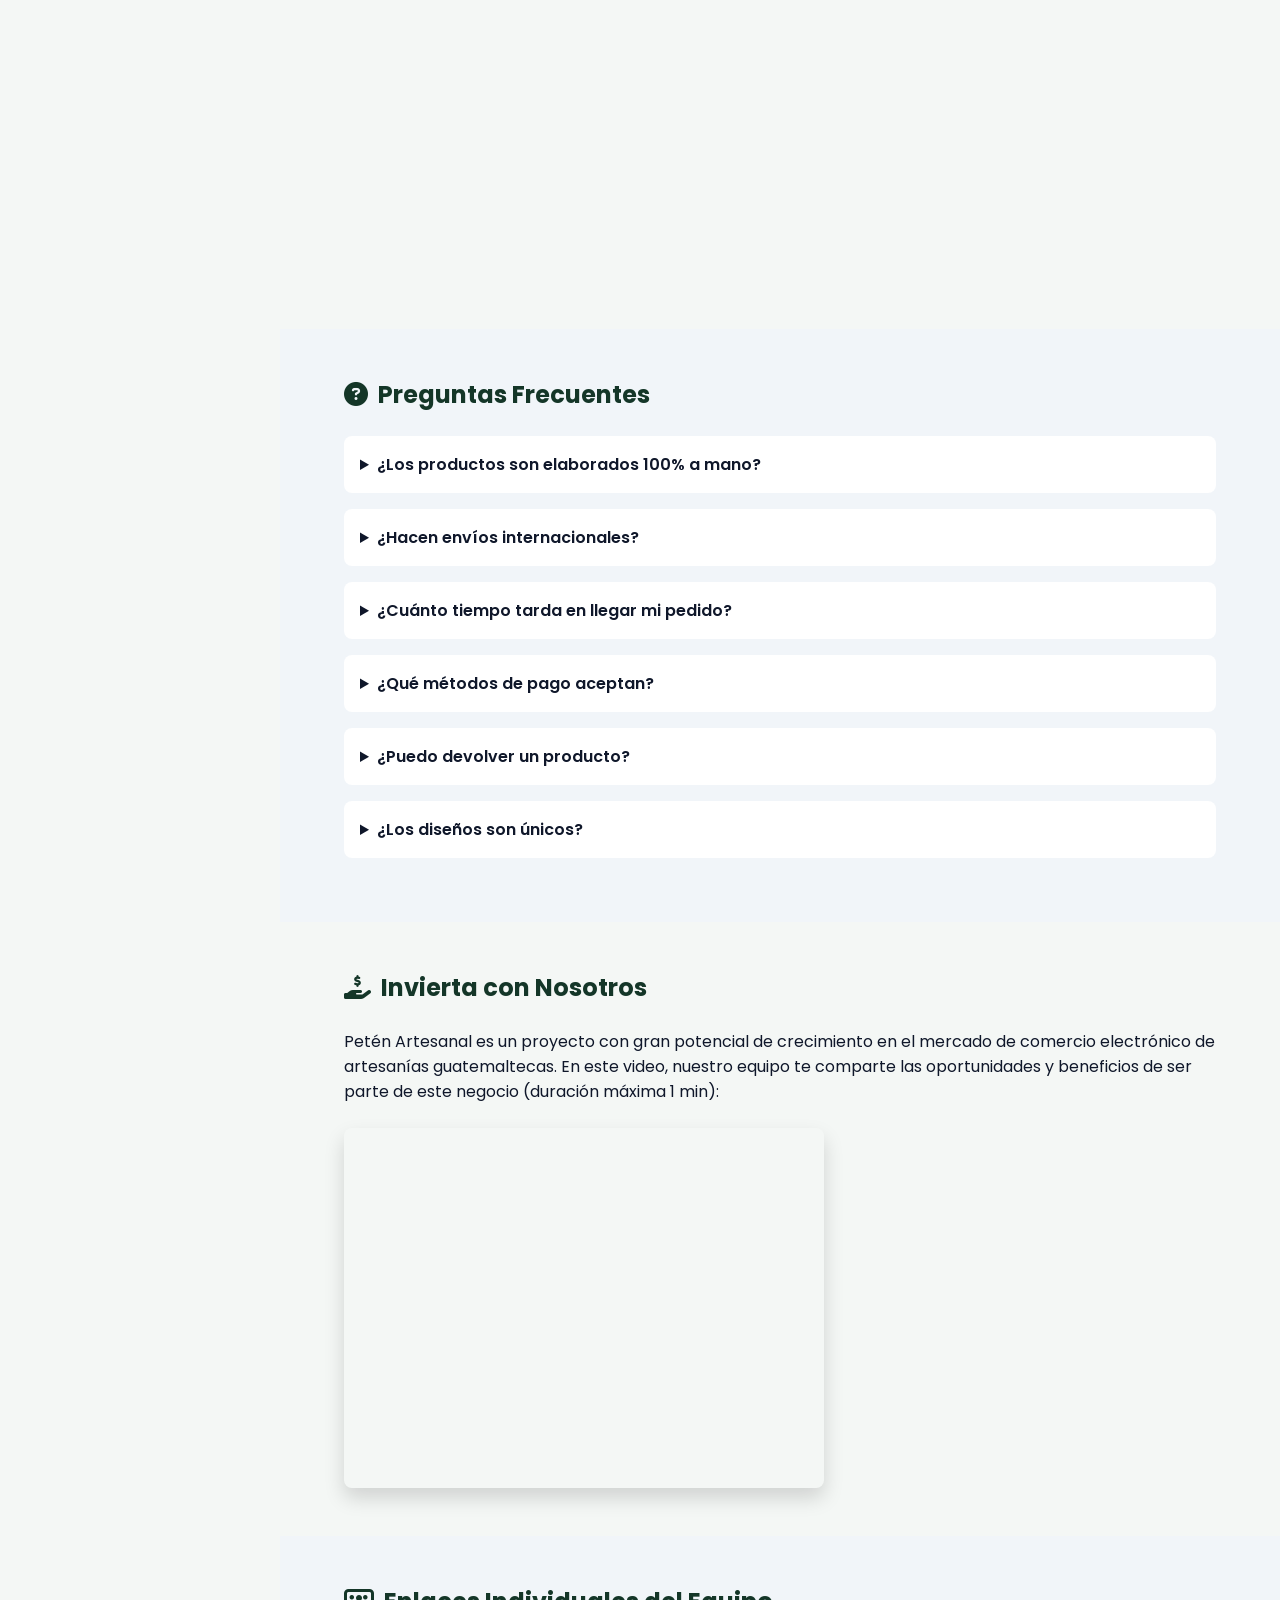
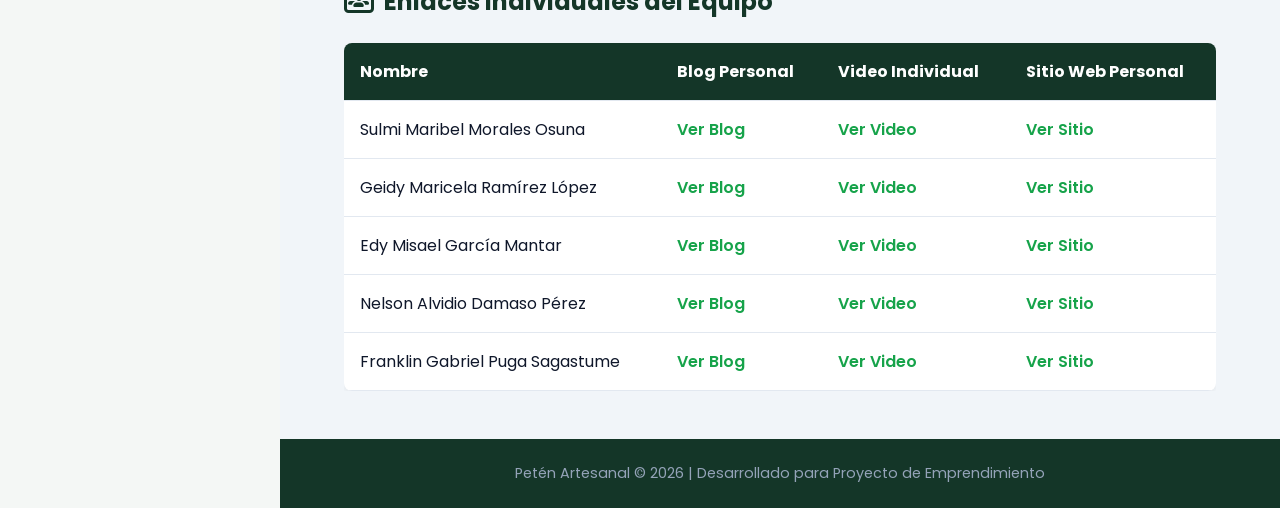
==== commit 952fbba2: "Nombres de integrantes agregados" ====
--- a/index.html
+++ b/index.html
@@ -235,19 +235,31 @@
             </thead>
             <tbody>
               <tr>
-                <td>Integrante 1</td>
-                <td><a href="#" target="_blank">Ver Blog</a></td>
-                <td><a href="#" target="_blank">Ver Video</a></td>
-                <td><a href="#" target="_blank">Ver Sitio</a></td>
-              </tr>
-              <tr>
-                <td>Integrante 2</td>
-                <td><a href="#" target="_blank">Ver Blog</a></td>
-                <td><a href="#" target="_blank">Ver Video</a></td>
-                <td><a href="#" target="_blank">Ver Sitio</a></td>
-              </tr>
-              <tr>
-                <td>Integrante 3</td>
+                <td>Sulmi Maribel Morales Osuna</td>
+                <td><a href="#" target="_blank">Ver Blog</a></td>
+                <td><a href="#" target="_blank">Ver Video</a></td>
+                <td><a href="#" target="_blank">Ver Sitio</a></td>
+              </tr>
+              <tr>
+                <td>Geidy Maricela Ramírez López</td>
+                <td><a href="#" target="_blank">Ver Blog</a></td>
+                <td><a href="#" target="_blank">Ver Video</a></td>
+                <td><a href="#" target="_blank">Ver Sitio</a></td>
+              </tr>
+              <tr>
+                <td>Edy Misael García Mantar</td>
+                <td><a href="#" target="_blank">Ver Blog</a></td>
+                <td><a href="#" target="_blank">Ver Video</a></td>
+                <td><a href="#" target="_blank">Ver Sitio</a></td>
+              </tr>
+              <tr>
+                <td>Nelson Alvidio Damaso Pérez</td>
+                <td><a href="#" target="_blank">Ver Blog</a></td>
+                <td><a href="#" target="_blank">Ver Video</a></td>
+                <td><a href="#" target="_blank">Ver Sitio</a></td>
+              </tr>
+              <tr>
+                <td>Franklin Gabriel Puga Sagastume</td>
                 <td><a href="#" target="_blank">Ver Blog</a></td>
                 <td><a href="#" target="_blank">Ver Video</a></td>
                 <td><a href="#" target="_blank">Ver Sitio</a></td>
--- a/style.css
+++ b/style.css
@@ -8,15 +8,14 @@
 }
 
 :root {
-  --primary: #1e293b;
-  --accent: #2563eb;
-  --accent-hover: #1d4ed8;
-  --bg-light: #f8fafc;
-  --text-dark: #0f172a;
-  --text-muted: #64748b;
+  --primary: #143628;        /* Verde oscuro profundo para la barra lateral y títulos */
+  --accent: #16a34a;         /* Verde vibrante para botones, íconos y enlaces */
+  --accent-hover: #15803d;   /* Verde más oscuro para cuando pases el mouse */
+  --bg-light: #f4f7f5;       /* Fondo claro con un leve tinte verde/gris */
+  --text-dark: #0f172a;      /* Texto principal */
+  --text-muted: #64748b;     /* Texto secundario */
   --white: #ffffff;
 }
-
 body {
   background-color: var(--bg-light);
   color: var(--text-dark);
@@ -38,6 +37,7 @@
   position: fixed;
   height: 100vh;
   padding: 2rem 1rem;
+  z-index: 100;
 }
 
 .brand {
@@ -113,9 +113,10 @@
   flex: 1;
 }
 
+/* Imagen de fondo de la sección Hero */
 .hero-section {
-  background: linear-gradient(rgba(15, 23, 42, 0.7), rgba(15, 23, 42, 0.7)), 
-              url('https://images.unsplash.com/photo-1486406146926-c627a92ad1ab?auto=format&fit=crop&w=1200&q=80') center/cover;
+  background: linear-gradient(rgba(15, 23, 42, 0.75), rgba(15, 23, 42, 0.75)), 
+              url('artesano.jpg') center/cover no-repeat;
   height: 60vh;
   display: flex;
   align-items: center;
@@ -146,6 +147,12 @@
   background-color: var(--accent-hover);
 }
 
+.intro-text {
+  font-size: 1.1rem;
+  line-height: 1.8;
+  color: var(--text-dark);
+}
+
 .content-section {
   padding: 3rem 4rem;
 }
@@ -162,10 +169,10 @@
   gap: 10px;
 }
 
-/* Tarjetas Animadas */
+/* Tarjetas de Productos */
 .cards-grid {
   display: grid;
-  grid-template-columns: repeat(auto-fit, minmax(250px, 1fr));
+  grid-template-columns: repeat(auto-fit, minmax(240px, 1fr));
   gap: 1.5rem;
 }
 
@@ -174,6 +181,8 @@
   padding: 2rem;
   border-radius: 12px;
   box-shadow: 0 4px 6px -1px rgba(0, 0, 0, 0.1);
+  display: flex;
+  flex-direction: column;
   transition: transform 0.3s ease, box-shadow 0.3s ease;
 }
 
@@ -188,6 +197,100 @@
   margin-bottom: 1rem;
 }
 
+.btn-card {
+  display: inline-block;
+  margin-top: auto;
+  padding: 0.5rem 1rem;
+  background-color: var(--primary);
+  color: var(--white);
+  text-decoration: none;
+  border-radius: 6px;
+  text-align: center;
+  font-size: 0.9rem;
+  transition: background 0.3s ease;
+}
+
+.btn-card:hover {
+  background-color: var(--accent);
+}
+
+/* Noticias */
+.news-container {
+  display: flex;
+  flex-direction: column;
+  gap: 1rem;
+}
+
+.news-card {
+  background: var(--white);
+  padding: 1.5rem;
+  border-radius: 8px;
+  box-shadow: 0 2px 4px rgba(0,0,0,0.05);
+}
+
+.badge {
+  background-color: var(--accent);
+  color: var(--white);
+  padding: 0.2rem 0.6rem;
+  border-radius: 4px;
+  font-size: 0.8rem;
+  font-weight: 600;
+}
+
+/* Sobre la Empresa */
+.about-block {
+  margin-bottom: 1.5rem;
+}
+
+.about-block ul {
+  margin-top: 0.5rem;
+  padding-left: 1.2rem;
+}
+
+.mvv-grid {
+  display: grid;
+  grid-template-columns: repeat(auto-fit, minmax(280px, 1fr));
+  gap: 1.5rem;
+  margin: 1.5rem 0;
+}
+
+.mvv-card {
+  background: var(--white);
+  padding: 1.5rem;
+  border-radius: 8px;
+  box-shadow: 0 2px 4px rgba(0,0,0,0.05);
+}
+
+/* Contacto y Mapa */
+.contact-details {
+  margin: 1rem 0;
+  display: flex;
+  flex-direction: column;
+  gap: 0.5rem;
+}
+
+.map-container {
+  margin-top: 1rem;
+}
+
+/* FAQ */
+.faq-item {
+  background: var(--white);
+  margin-bottom: 1rem;
+  padding: 1rem;
+  border-radius: 8px;
+  cursor: pointer;
+}
+
+.faq-item summary {
+  font-weight: 600;
+}
+
+.faq-item p {
+  margin-top: 0.5rem;
+  color: var(--text-muted);
+}
+
 /* Video Frame Exacto 480x360 */
 .video-frame-container {
   margin-top: 1.5rem;
@@ -202,22 +305,39 @@
   box-shadow: 0 10px 20px rgba(0,0,0,0.15);
 }
 
-/* FAQ */
-.faq-item {
-  background: var(--white);
-  margin-bottom: 1rem;
+/* Tabla de Integrantes */
+.table-responsive {
+  overflow-x: auto;
+}
+
+.team-table {
+  width: 100%;
+  border-collapse: collapse;
+  background: var(--white);
+  border-radius: 8px;
+  overflow: hidden;
+  box-shadow: 0 2px 4px rgba(0,0,0,0.05);
+}
+
+.team-table th, .team-table td {
   padding: 1rem;
-  border-radius: 8px;
-  cursor: pointer;
-}
-
-.faq-item summary {
+  text-align: left;
+  border-bottom: 1px solid #e2e8f0;
+}
+
+.team-table th {
+  background-color: var(--primary);
+  color: var(--white);
+}
+
+.team-table a {
+  color: var(--accent);
+  text-decoration: none;
   font-weight: 600;
 }
 
-.faq-item p {
-  margin-top: 0.5rem;
-  color: var(--text-muted);
+.team-table a:hover {
+  text-decoration: underline;
 }
 
 /* Footer */
@@ -234,5 +354,18 @@
   .dashboard-container { flex-direction: column; }
   .sidebar { width: 100%; height: auto; position: relative; }
   .main-content { margin-left: 0; }
+  .content-section { padding: 2rem 1.5rem; }
   .video-frame-container iframe { width: 100%; height: auto; aspect-ratio: 4/3; }
+}
+
+/* Estilos para animación Fade-In controlada por JS */
+.fade-in-section {
+  opacity: 0;
+  transform: translateY(20px);
+  transition: opacity 0.6s ease-out, transform 0.6s ease-out;
+}
+
+.fade-in-section.visible {
+  opacity: 1;
+  transform: translateY(0);
 }
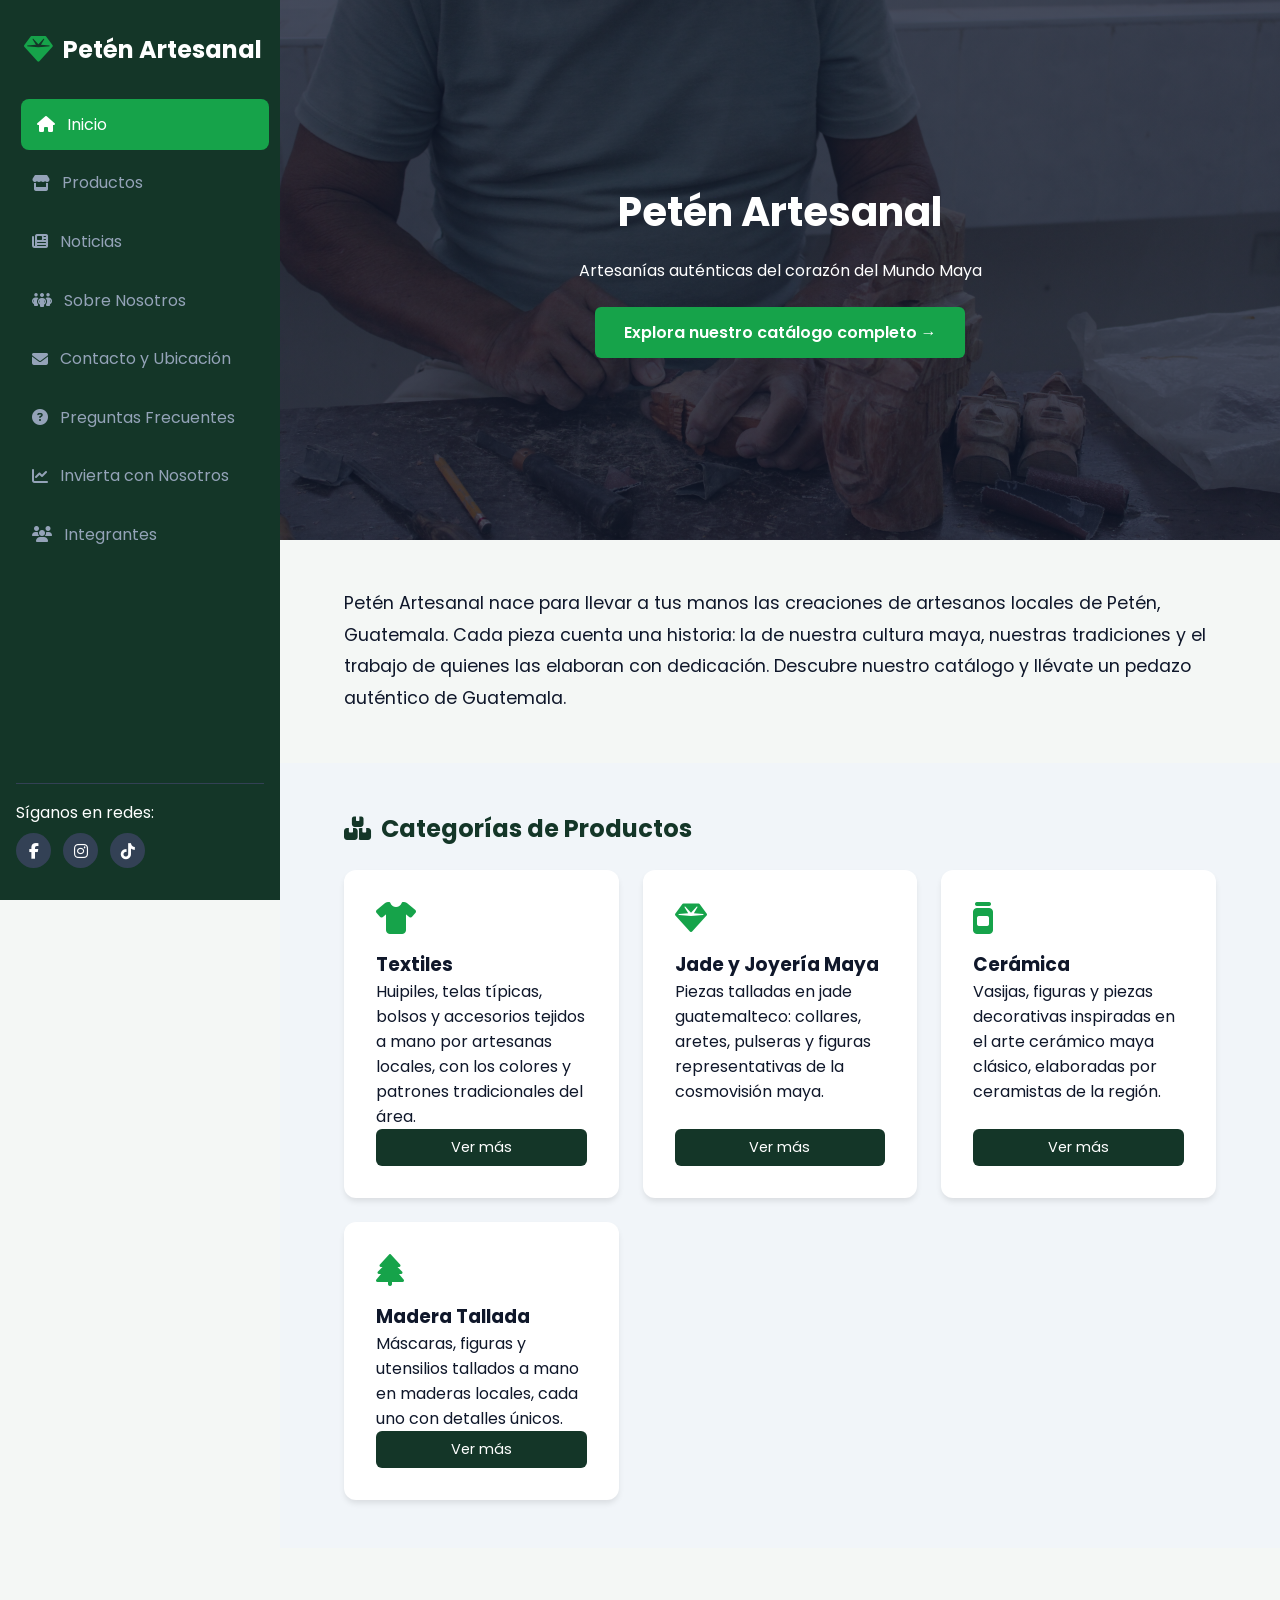
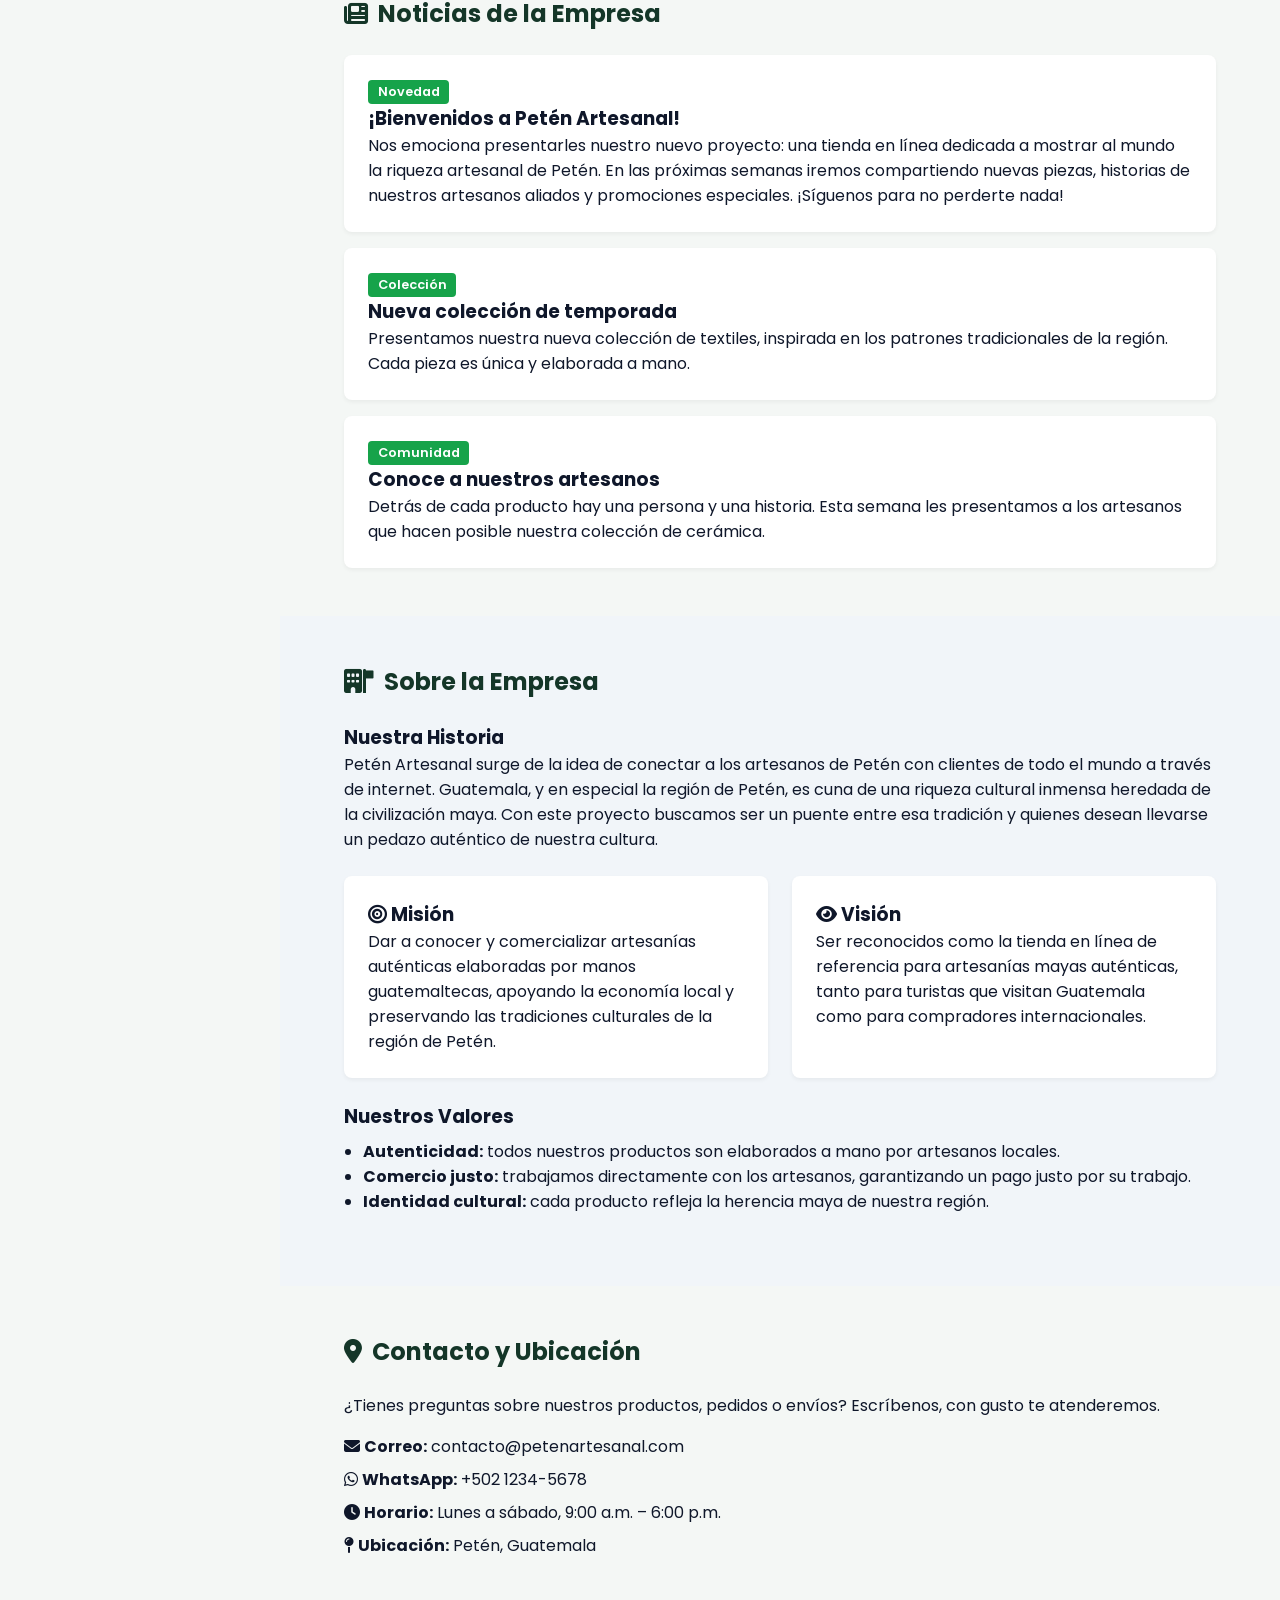
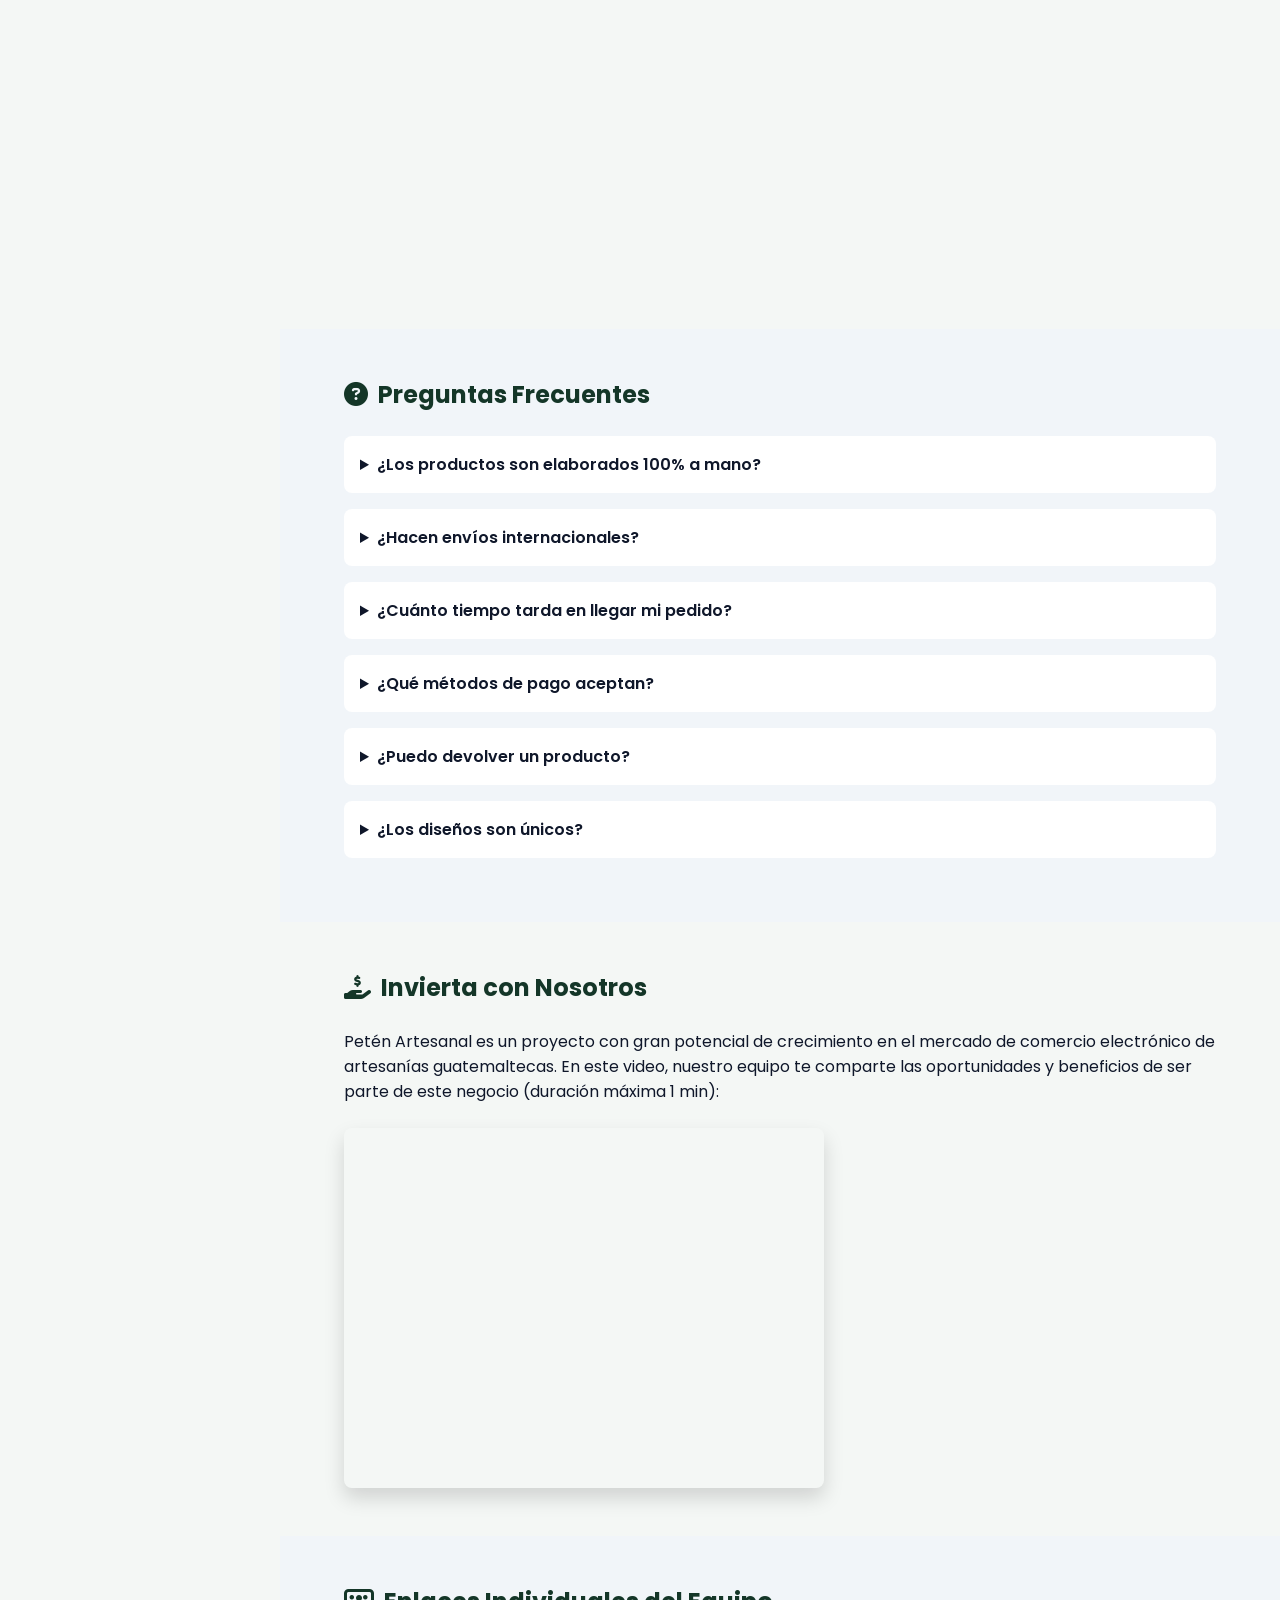
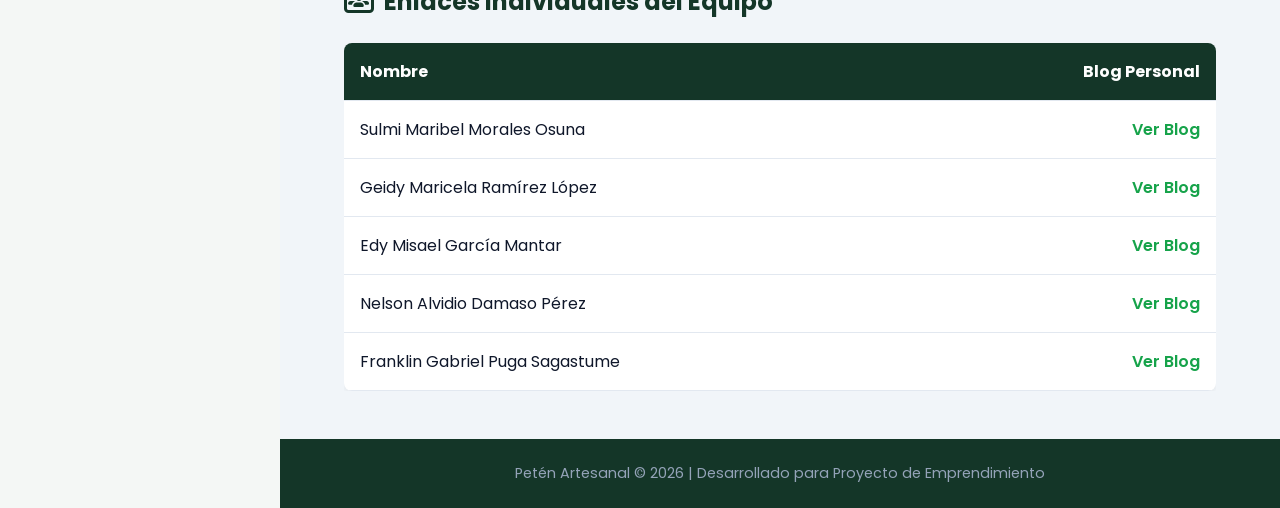
==== commit 42975554: "vista integrantes" ====
--- a/index.html
+++ b/index.html
@@ -228,41 +228,29 @@
             <thead>
               <tr>
                 <th>Nombre</th>
-                <th>Blog Personal</th>
-                <th>Video Individual</th>
-                <th>Sitio Web Personal</th>
+                <th class="text-right">Blog Personal</th>
               </tr>
             </thead>
             <tbody>
               <tr>
                 <td>Sulmi Maribel Morales Osuna</td>
-                <td><a href="#" target="_blank">Ver Blog</a></td>
-                <td><a href="#" target="_blank">Ver Video</a></td>
-                <td><a href="#" target="_blank">Ver Sitio</a></td>
+                <td class="text-right"><a href="#" target="_blank">Ver Blog</a></td>
               </tr>
               <tr>
                 <td>Geidy Maricela Ramírez López</td>
-                <td><a href="#" target="_blank">Ver Blog</a></td>
-                <td><a href="#" target="_blank">Ver Video</a></td>
-                <td><a href="#" target="_blank">Ver Sitio</a></td>
+                <td class="text-right"><a href="#" target="_blank">Ver Blog</a></td>
               </tr>
               <tr>
                 <td>Edy Misael García Mantar</td>
-                <td><a href="#" target="_blank">Ver Blog</a></td>
-                <td><a href="#" target="_blank">Ver Video</a></td>
-                <td><a href="#" target="_blank">Ver Sitio</a></td>
+                <td class="text-right"><a href="#" target="_blank">Ver Blog</a></td>
               </tr>
               <tr>
                 <td>Nelson Alvidio Damaso Pérez</td>
-                <td><a href="#" target="_blank">Ver Blog</a></td>
-                <td><a href="#" target="_blank">Ver Video</a></td>
-                <td><a href="#" target="_blank">Ver Sitio</a></td>
+                <td class="text-right"><a href="#" target="_blank">Ver Blog</a></td>
               </tr>
               <tr>
                 <td>Franklin Gabriel Puga Sagastume</td>
-                <td><a href="#" target="_blank">Ver Blog</a></td>
-                <td><a href="#" target="_blank">Ver Video</a></td>
-                <td><a href="#" target="_blank">Ver Sitio</a></td>
+                <td class="text-right"><a href="#" target="_blank">Ver Blog</a></td>
               </tr>
             </tbody>
           </table>
--- a/style.css
+++ b/style.css
@@ -16,6 +16,7 @@
   --text-muted: #64748b;     /* Texto secundario */
   --white: #ffffff;
 }
+
 body {
   background-color: var(--bg-light);
   color: var(--text-dark);
@@ -338,6 +339,11 @@
 
 .team-table a:hover {
   text-decoration: underline;
+}
+
+/* Alineación para la tabla de 2 columnas */
+.text-right {
+  text-align: right !important;
 }
 
 /* Footer */
@@ -349,13 +355,66 @@
   font-size: 0.9rem;
 }
 
-/* Adaptabilidad para Celulares */
+/* Adaptabilidad para Celulares y Tablets */
 @media (max-width: 768px) {
-  .dashboard-container { flex-direction: column; }
-  .sidebar { width: 100%; height: auto; position: relative; }
-  .main-content { margin-left: 0; }
-  .content-section { padding: 2rem 1.5rem; }
-  .video-frame-container iframe { width: 100%; height: auto; aspect-ratio: 4/3; }
+  .dashboard-container { 
+    flex-direction: column; 
+  }
+  
+  .sidebar { 
+    width: 100%; 
+    height: auto; 
+    position: relative; 
+    padding: 1.5rem 1rem;
+  }
+  
+  .nav-links {
+    display: grid;
+    grid-template-columns: repeat(2, 1fr);
+    gap: 0.5rem;
+  }
+
+  .nav-links a {
+    padding: 0.6rem 0.8rem;
+    font-size: 0.85rem;
+  }
+
+  .nav-links a:hover, .nav-links a.active {
+    transform: none;
+  }
+
+  .main-content { 
+    margin-left: 0; 
+  }
+
+  .content-section { 
+    padding: 2rem 1.2rem; 
+  }
+
+  .hero-section {
+    height: 50vh;
+  }
+
+  .hero-overlay h1 {
+    font-size: 1.8rem;
+  }
+
+  .video-frame-container iframe { 
+    width: 100%; 
+    height: auto; 
+    aspect-ratio: 4 / 3; 
+  }
+
+  .table-responsive {
+    display: block;
+    width: 100%;
+    overflow-x: auto;
+    -webkit-overflow-scrolling: touch;
+  }
+
+  .team-table {
+    min-width: 100%;
+  }
 }
 
 /* Estilos para animación Fade-In controlada por JS */
